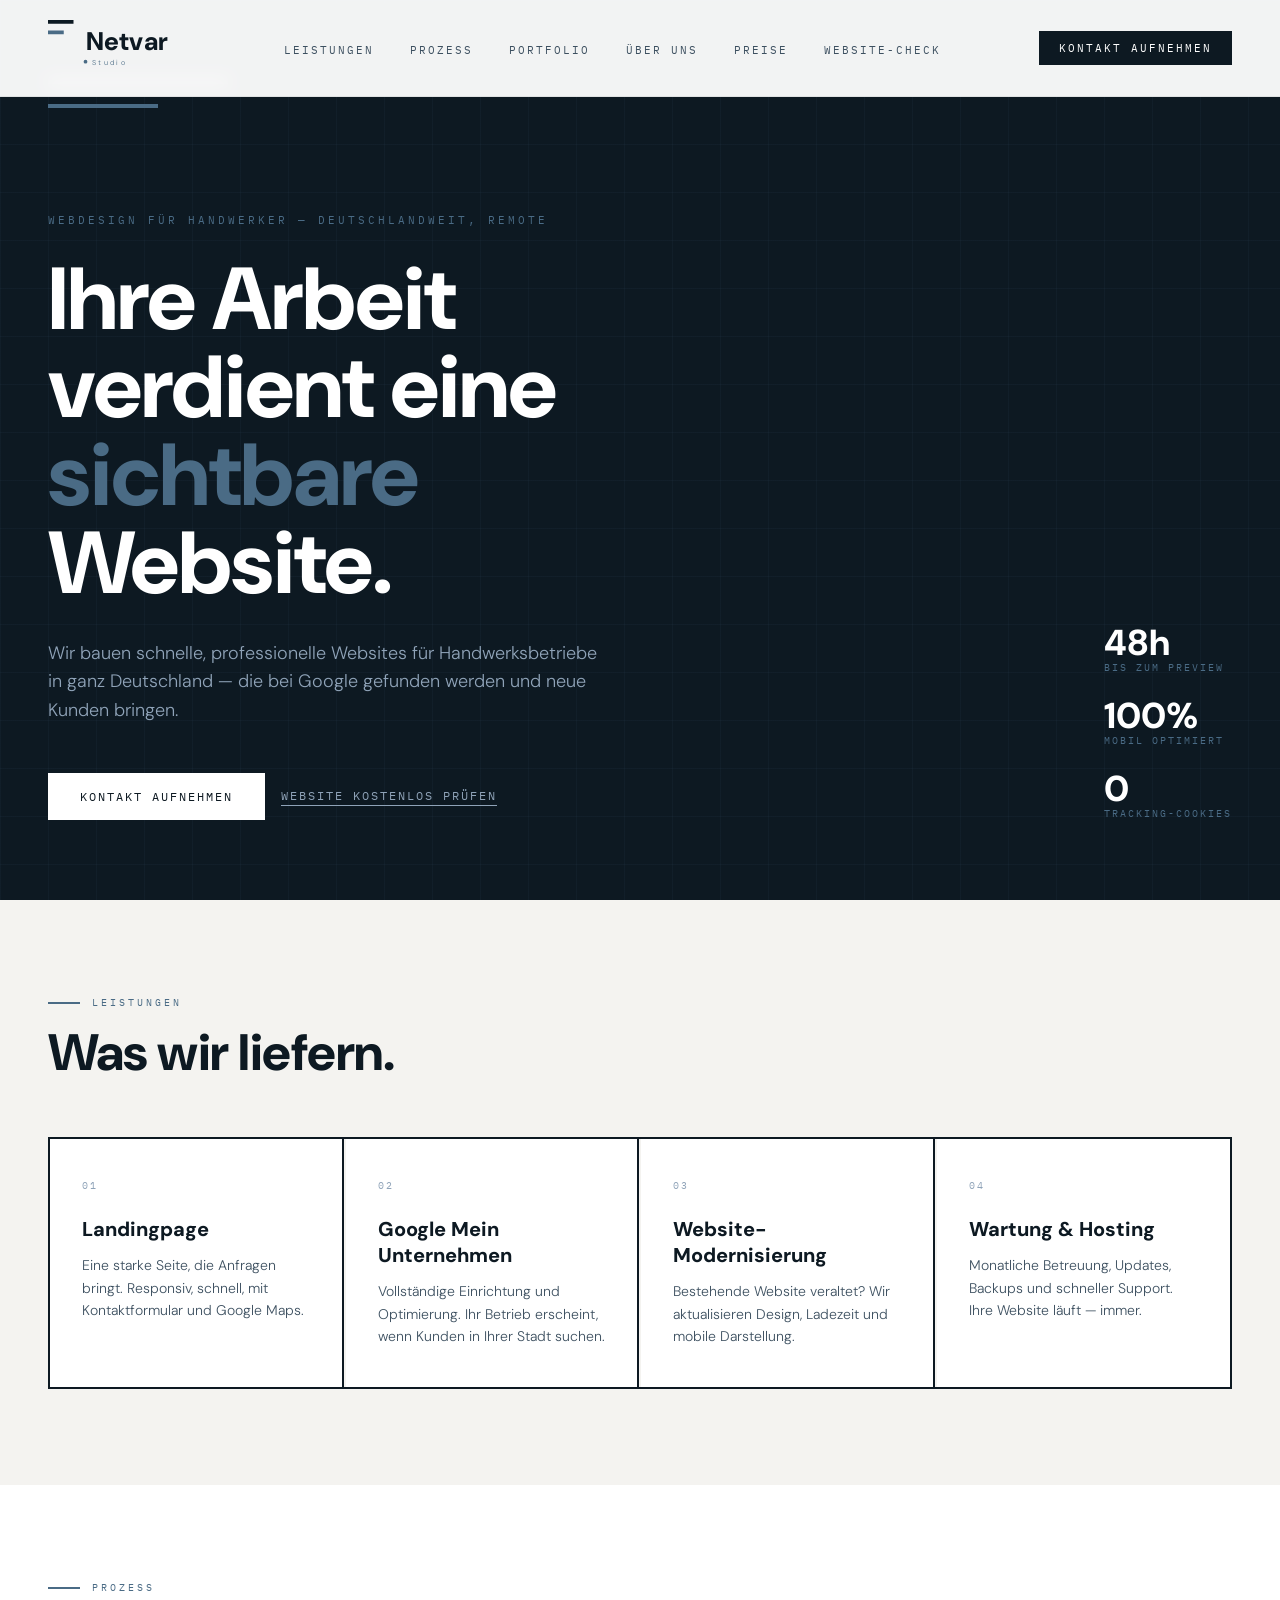
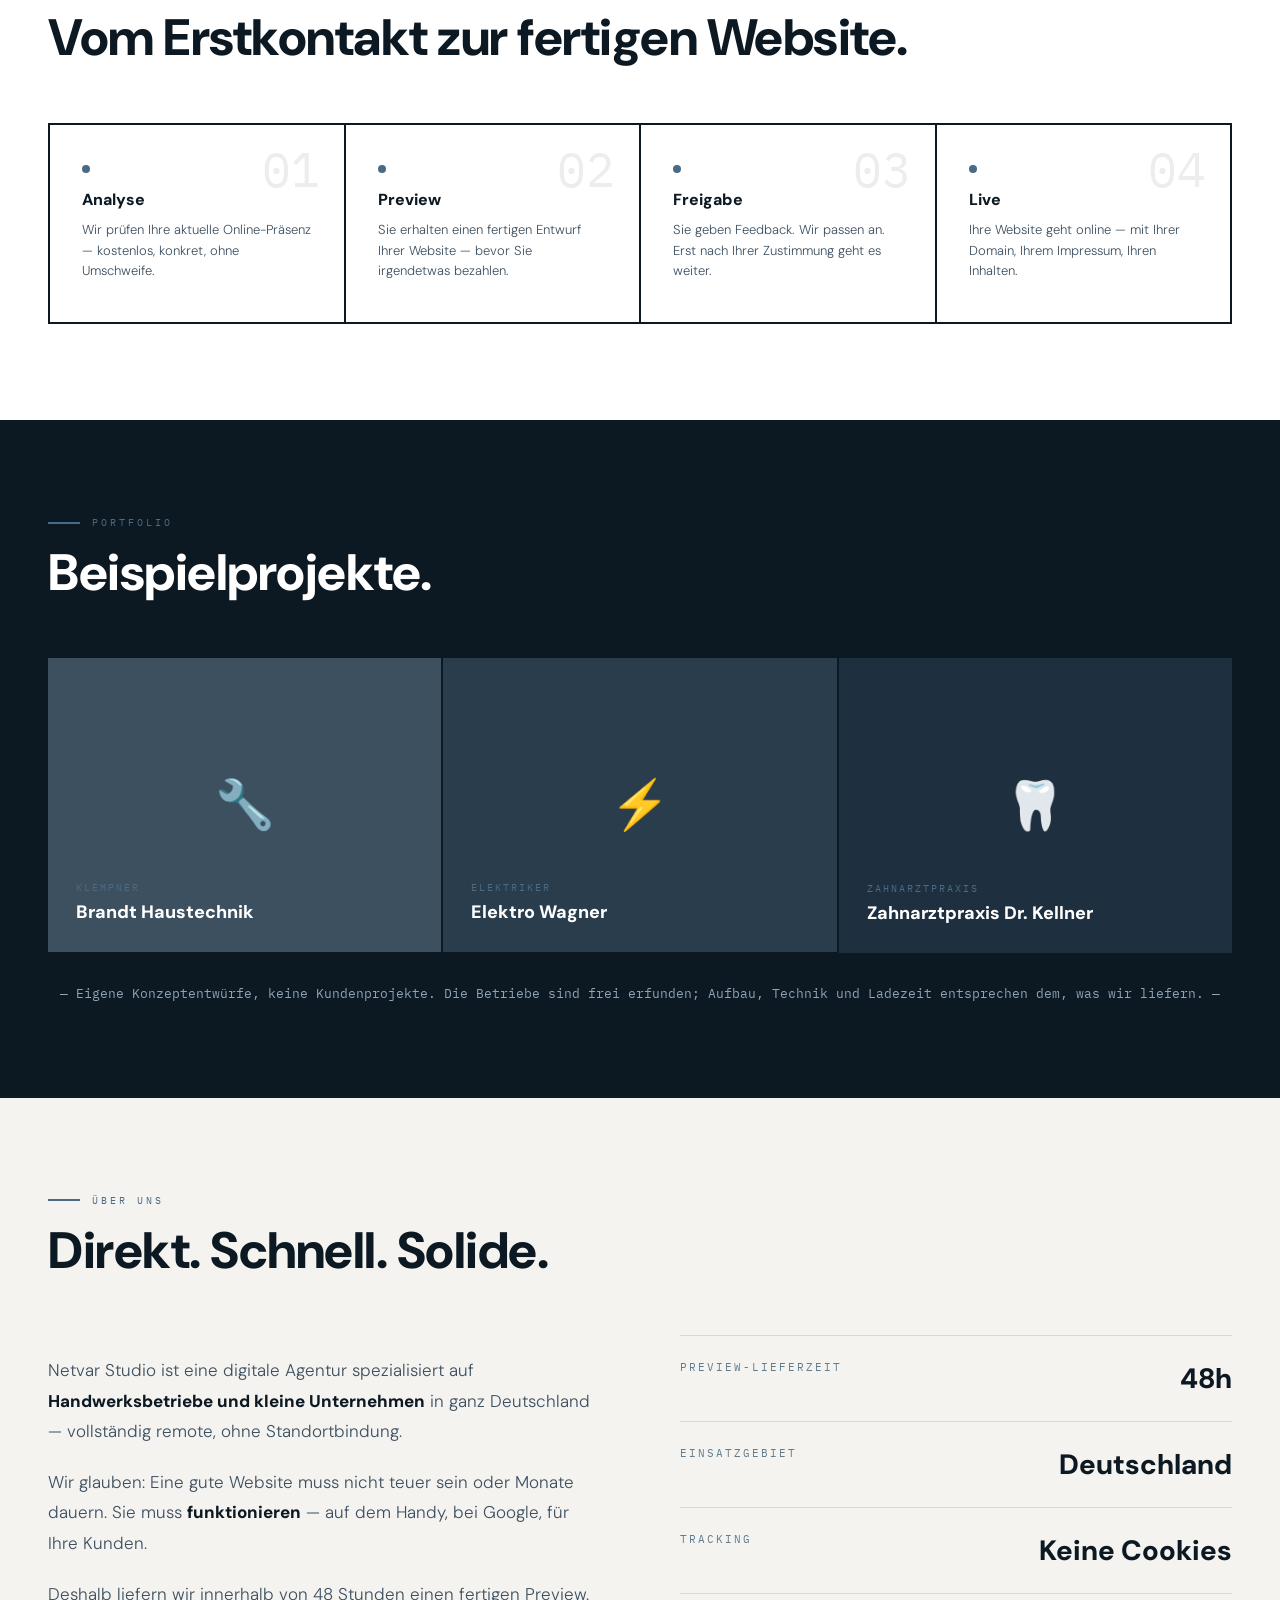
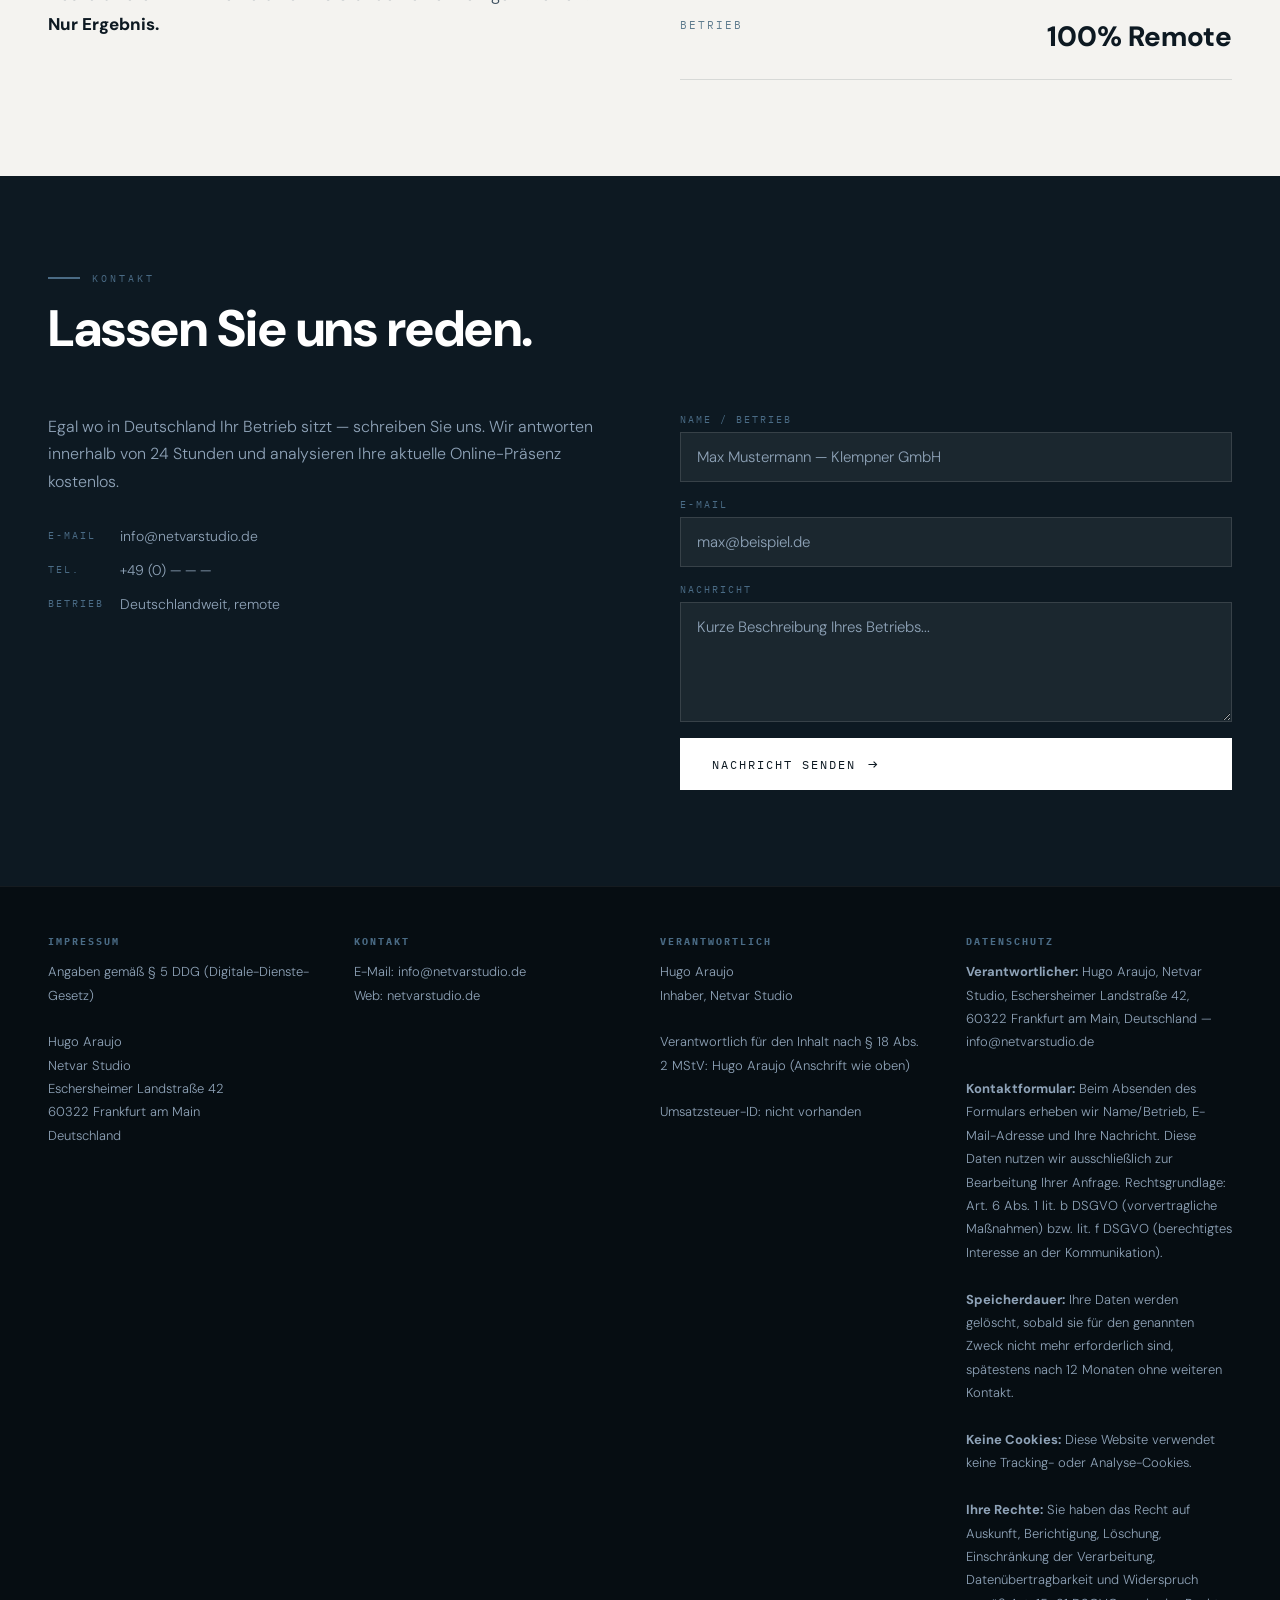
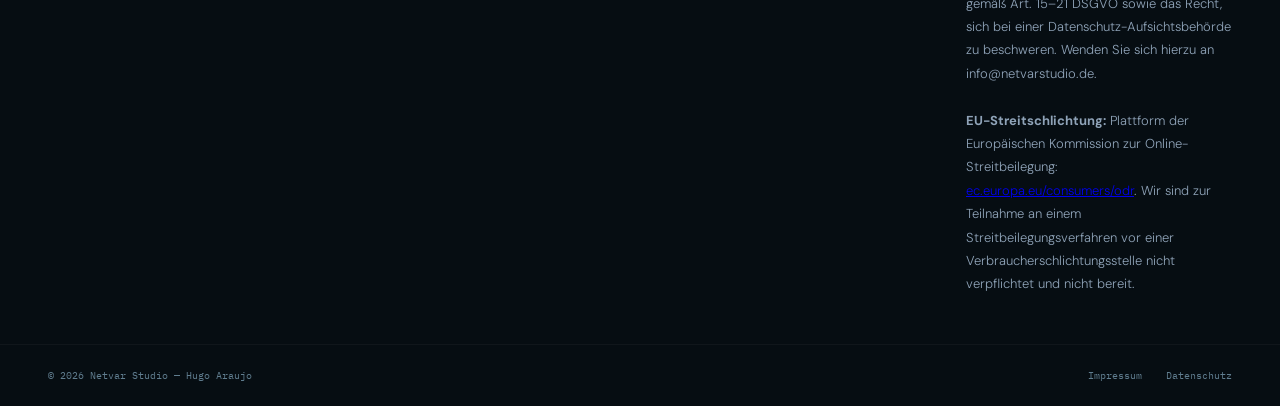
==== index.html @ 78037fc4 "feat: activate GA4 (G-30GYNKQ69T) on index and preise" ====
<!DOCTYPE html>
<html lang="de">
<head>
<meta charset="UTF-8">
<meta name="viewport" content="width=device-width, initial-scale=1.0">
<title>Netvar Studio — Webdesign für Handwerker</title>
<meta name="description" content="Webdesign für Handwerker in Deutschland: Landingpages, Google Mein Unternehmen und Website-Modernisierung für Klempner, Elektriker und Zahnarztpraxen. Schnell, mobil, mit Kontaktformular.">
<link rel="canonical" href="https://netvarstudio.de/">
<meta property="og:type" content="website">
<meta property="og:title" content="Netvar Studio — Webdesign für Handwerker">
<meta property="og:description" content="Webdesign für Handwerker in Deutschland: Landingpages, Google Mein Unternehmen und Website-Modernisierung. Schnell, mobil, mit Kontaktformular.">
<meta property="og:url" content="https://netvarstudio.de/">
<meta property="og:locale" content="de_DE">
<meta property="og:image" content="https://netvarstudio.de/og-image.jpg">
<meta name="twitter:card" content="summary_large_image">
<meta name="twitter:title" content="Netvar Studio — Webdesign für Handwerker">
<meta name="twitter:description" content="Webdesign für Handwerker in Deutschland: Landingpages, Google Mein Unternehmen und Website-Modernisierung.">
<meta name="twitter:image" content="https://netvarstudio.de/og-image.jpg">
<link rel="icon" href="/favicon.svg" type="image/svg+xml">
<link rel="icon" href="/favicon.ico" sizes="any">
<link rel="apple-touch-icon" href="/apple-touch-icon.png">
<script type="application/ld+json">
{
  "@context": "https://schema.org",
  "@type": "ProfessionalService",
  "name": "Netvar Studio",
  "url": "https://netvarstudio.de",
  "email": "info@netvarstudio.de",
  "description": "Webdesign für Handwerker und kleine Betriebe in Deutschland. Landingpages, Google Mein Unternehmen und Website-Modernisierung — schnell, mobil, DSGVO-konform.",
  "areaServed": {
    "@type": "Country",
    "name": "Germany"
  },
  "serviceType": ["Webdesign", "Landingpage", "Website-Erstellung", "Google Mein Unternehmen"],
  "priceRange": "€€",
  "hasOfferCatalog": {
    "@type": "OfferCatalog",
    "name": "Webdesign-Pakete",
    "itemListElement": [
      {
        "@type": "Offer",
        "name": "Abo-Paket",
        "description": "Landingpage ab 99 € im Monat, monatlich kündbar",
        "price": "99",
        "priceCurrency": "EUR",
        "priceSpecification": { "@type": "UnitPriceSpecification", "billingDuration": "P1M" }
      },
      {
        "@type": "Offer",
        "name": "Einmalig-Paket",
        "description": "Komplette Website ohne Abo ab 1.190 €",
        "price": "1190",
        "priceCurrency": "EUR"
      }
    ]
  }
}
</script>
<script async src="https://www.googletagmanager.com/gtag/js?id=G-30GYNKQ69T"></script>
<script>
  window.dataLayer = window.dataLayer || [];
  function gtag(){dataLayer.push(arguments);}
  gtag('js', new Date());
  gtag('config', 'G-30GYNKQ69T');
</script>
<!-- Clarity: Konto anlegen auf clarity.microsoft.com → Project-ID eintragen -->
<!-- <script type="text/javascript">
  (function(c,l,a,r,i,t,y){
    c[a]=c[a]||function(){(c[a].q=c[a].q||[]).push(arguments)};
    t=l.createElement(r);t.async=1;t.src="https://www.clarity.ms/tag/"+i;
    y=l.getElementsByTagName(r)[0];y.parentNode.insertBefore(t,y);
  })(window, document, "clarity", "script", "XXXXXXXXXXXXXXX");
</script> -->
<link href="https://fonts.googleapis.com/css2?family=DM+Sans:wght@300;400;800&family=IBM+Plex+Mono:wght@400&display=swap" rel="stylesheet">
<style>
:root{--primary:#0d1922;--accent:#4a6b85;--mid:#3d5060;--soft:#607d8f;--mist:#8fa3b8;--warm:#f4f3f0;--white:#ffffff;}
*,*::before,*::after{box-sizing:border-box;margin:0;padding:0;}html{scroll-behavior:smooth;}
body{font-family:'DM Sans',Arial,sans-serif;background:var(--white);color:var(--primary);overflow-x:hidden;}
nav{position:fixed;top:0;left:0;right:0;z-index:100;padding:20px 48px;display:flex;align-items:center;justify-content:space-between;background:rgba(255,255,255,0.95);backdrop-filter:blur(8px);border-bottom:1px solid rgba(13,25,34,0.08);}
.nav-links{display:flex;gap:36px;list-style:none;}.nav-links a{font-family:'IBM Plex Mono',monospace;font-size:11px;letter-spacing:2px;text-transform:uppercase;color:var(--mid);text-decoration:none;}
.nav-cta{font-family:'IBM Plex Mono',monospace;font-size:11px;letter-spacing:2px;text-transform:uppercase;background:var(--primary);color:var(--white);padding:10px 20px;text-decoration:none;}
.hero{min-height:100vh;background:var(--primary);display:flex;flex-direction:column;justify-content:flex-end;padding:0 48px 80px;position:relative;overflow:hidden;}
.hero-grid{position:absolute;top:0;left:0;right:0;bottom:0;background-image:linear-gradient(rgba(74,107,133,0.07) 1px,transparent 1px),linear-gradient(90deg,rgba(74,107,133,0.07) 1px,transparent 1px);background-size:48px 48px;}
.hero-bar-1{position:absolute;top:80px;left:48px;width:180px;height:4px;background:var(--white);}
.hero-bar-2{position:absolute;top:104px;left:48px;width:110px;height:4px;background:var(--accent);}
.hero-content{position:relative;z-index:2;max-width:900px;}
.hero-tag{font-family:'IBM Plex Mono',monospace;font-size:11px;letter-spacing:3px;color:var(--accent);text-transform:uppercase;margin-bottom:28px;}
.hero-h1{font-size:clamp(48px,7vw,88px);font-weight:800;line-height:1.0;color:var(--white);margin-bottom:32px;letter-spacing:-1px;}
.hero-h1 em{color:var(--accent);font-style:normal;}
.hero-sub{font-size:18px;font-weight:300;color:var(--mist);line-height:1.6;max-width:560px;margin-bottom:48px;}
.hero-actions{display:flex;gap:16px;align-items:center;}
.btn-primary{font-family:'IBM Plex Mono',monospace;font-size:12px;letter-spacing:2px;text-transform:uppercase;background:var(--white);color:var(--primary);padding:16px 32px;text-decoration:none;display:inline-block;}
.btn-ghost{font-family:'IBM Plex Mono',monospace;font-size:12px;letter-spacing:2px;text-transform:uppercase;color:var(--mist);text-decoration:none;border-bottom:1px solid var(--mist);padding-bottom:2px;}
.hero-stats{position:absolute;right:48px;bottom:80px;display:flex;flex-direction:column;gap:24px;z-index:2;}
.stat-num{font-size:36px;font-weight:800;color:var(--white);line-height:1;}
.stat-label{font-family:'IBM Plex Mono',monospace;font-size:10px;letter-spacing:2px;color:var(--accent);text-transform:uppercase;}
section{padding:96px 48px;}
.section-tag{font-family:'IBM Plex Mono',monospace;font-size:10px;letter-spacing:3px;color:var(--accent);text-transform:uppercase;margin-bottom:16px;display:flex;align-items:center;gap:12px;}
.section-tag::before{content:'';display:block;width:32px;height:2px;background:var(--accent);}
.section-title{font-size:clamp(32px,4vw,52px);font-weight:800;line-height:1.1;color:var(--primary);margin-bottom:56px;letter-spacing:-0.5px;}
.services{background:var(--warm);}
.services-grid{display:grid;grid-template-columns:repeat(auto-fit,minmax(260px,1fr));gap:2px;border:2px solid var(--primary);}
.service-card{background:var(--white);padding:40px 32px;border-right:2px solid var(--primary);}
.service-card:last-child{border-right:none;}
.service-num{font-family:'IBM Plex Mono',monospace;font-size:10px;letter-spacing:2px;color:var(--mist);margin-bottom:24px;}
.service-name{font-size:20px;font-weight:800;color:var(--primary);margin-bottom:12px;}
.service-desc{font-size:14px;font-weight:300;color:var(--mid);line-height:1.6;}
.process{background:var(--white);}
.process-steps{display:grid;grid-template-columns:repeat(auto-fit,minmax(200px,1fr));border-top:2px solid var(--primary);border-left:2px solid var(--primary);}
.process-step{padding:40px 32px;border-right:2px solid var(--primary);border-bottom:2px solid var(--primary);position:relative;}
.step-num{font-family:'IBM Plex Mono',monospace;font-size:48px;font-weight:400;color:rgba(13,25,34,0.08);line-height:1;position:absolute;top:20px;right:24px;}
.step-dot{width:8px;height:8px;border-radius:50%;background:var(--accent);margin-bottom:16px;}
.step-name{font-size:16px;font-weight:800;color:var(--primary);margin-bottom:10px;}
.step-desc{font-size:13px;font-weight:300;color:var(--mid);line-height:1.6;}
.portfolio{background:var(--primary);}
.portfolio .section-tag{color:var(--accent);}.portfolio .section-title{color:var(--white);}
.portfolio-grid{display:grid;grid-template-columns:repeat(auto-fit,minmax(300px,1fr));gap:2px;}
.portfolio-card{background:var(--mid);aspect-ratio:4/3;position:relative;overflow:hidden;display:block;text-decoration:none;color:inherit;cursor:pointer;transition:opacity .2s;}
.portfolio-card:hover{opacity:.85;}
.portfolio-card-inner{width:100%;height:100%;display:flex;flex-direction:column;justify-content:flex-end;padding:28px;background:linear-gradient(to top,rgba(13,25,34,0.9),transparent 60%);}
.portfolio-preview{position:absolute;top:0;left:0;right:0;bottom:0;display:flex;align-items:center;justify-content:center;font-size:48px;}
.portfolio-card:nth-child(2) .portfolio-preview{background:#2a3d4d;}
.portfolio-card:nth-child(3) .portfolio-preview{background:#1e3040;}
.portfolio-category{font-family:'IBM Plex Mono',monospace;font-size:10px;letter-spacing:2px;color:var(--accent);text-transform:uppercase;margin-bottom:6px;position:relative;z-index:2;}
.portfolio-name{font-size:18px;font-weight:800;color:var(--white);position:relative;z-index:2;}
.portfolio-note{font-size:13px;color:var(--mist);margin-top:32px;text-align:center;font-family:'IBM Plex Mono',monospace;}
.about{background:var(--warm);}
.about-inner{display:grid;grid-template-columns:1fr 1fr;gap:80px;align-items:center;}
.about-text p{font-size:17px;font-weight:300;color:var(--mid);line-height:1.8;margin-bottom:20px;}
.about-text strong{color:var(--primary);font-weight:800;}
.fact{padding:24px 0;border-bottom:1px solid rgba(13,25,34,0.12);display:flex;justify-content:space-between;}
.fact:first-child{border-top:1px solid rgba(13,25,34,0.12);}
.fact-label{font-family:'IBM Plex Mono',monospace;font-size:11px;letter-spacing:2px;color:var(--soft);text-transform:uppercase;}
.fact-value{font-size:28px;font-weight:800;color:var(--primary);}
.contact{background:var(--primary);}
.contact .section-tag{color:var(--accent);}.contact .section-title{color:var(--white);}
.contact-inner{display:grid;grid-template-columns:1fr 1fr;gap:80px;align-items:start;}
.contact-text p{font-size:16px;font-weight:300;color:var(--mist);line-height:1.7;margin-bottom:32px;}
.contact-info{display:flex;flex-direction:column;gap:16px;}
.contact-line{display:flex;align-items:center;gap:12px;}
.contact-line-label{font-family:'IBM Plex Mono',monospace;font-size:10px;letter-spacing:2px;color:var(--accent);text-transform:uppercase;width:60px;flex-shrink:0;}
.contact-line-val{font-size:14px;font-weight:300;color:var(--mist);}
.contact-form{display:flex;flex-direction:column;gap:16px;}
.form-group{display:flex;flex-direction:column;gap:6px;}
.form-label{font-family:'IBM Plex Mono',monospace;font-size:10px;letter-spacing:2px;color:var(--accent);text-transform:uppercase;}
.form-input,.form-textarea{background:rgba(255,255,255,0.06);border:1px solid rgba(255,255,255,0.12);color:var(--white);padding:14px 16px;font-family:'DM Sans',sans-serif;font-size:15px;font-weight:300;outline:none;width:100%;}
.form-textarea{resize:vertical;min-height:120px;}
.form-input::placeholder,.form-textarea::placeholder{color:var(--mist);}
.btn-submit{font-family:'IBM Plex Mono',monospace;font-size:12px;letter-spacing:2px;text-transform:uppercase;background:var(--white);color:var(--primary);padding:16px 32px;border:none;cursor:pointer;display:flex;align-items:center;gap:12px;}
.btn-submit::after{content:'→';font-size:16px;}
.impressum{background:#060d12;padding:48px;border-top:1px solid rgba(255,255,255,0.06);}
.impressum-inner{display:grid;grid-template-columns:repeat(auto-fit,minmax(220px,1fr));gap:40px;}
.impressum-block h4{font-family:'IBM Plex Mono',monospace;font-size:10px;letter-spacing:2px;color:var(--accent);text-transform:uppercase;margin-bottom:12px;}
.impressum-block p{font-size:13px;font-weight:300;color:var(--mist);line-height:1.8;}
.footer-bottom{background:#060d12;padding:24px 48px;display:flex;justify-content:space-between;align-items:center;border-top:1px solid rgba(255,255,255,0.04);}
.footer-copy{font-family:'IBM Plex Mono',monospace;font-size:10px;color:var(--soft);}
.footer-links{display:flex;gap:24px;}
.footer-links a{font-family:'IBM Plex Mono',monospace;font-size:10px;color:var(--soft);text-decoration:none;}
@media(max-width:768px){nav{padding:16px 24px;}.nav-links{display:none;}section{padding:64px 24px;}.hero{padding:0 24px 64px;}.hero-stats{display:none;}.about-inner,.contact-inner{grid-template-columns:1fr;gap:40px;}.impressum{padding:40px 24px;}.footer-bottom{padding:20px 24px;flex-direction:column;gap:12px;}}
</style>
</head>
<body>
<nav>
  <a href="#"><svg xmlns="http://www.w3.org/2000/svg" viewBox="0 0 184 68" width="138" height="51"><rect x="0" y="0" width="34" height="5" fill="#0d1922"/><rect x="0" y="14" width="21" height="5" fill="#4a6b85"/><text font-family="'DM Sans',Arial,sans-serif" font-weight="800" font-size="34" fill="#0d1922" x="50" y="40" letter-spacing="0.4">Netvar</text><circle cx="50" cy="55.5" r="2.5" fill="#4a6b85"/><text font-family="'DM Sans',Arial,sans-serif" font-weight="300" font-size="9.5" fill="#4a6b85" x="58.5" y="59.5" letter-spacing="3.2">Studio</text></svg></a>
  <ul class="nav-links"><li><a href="#leistungen">Leistungen</a></li><li><a href="#prozess">Prozess</a></li><li><a href="#portfolio">Portfolio</a></li><li><a href="#ueber">Über uns</a></li><li><a href="/preise.html">Preise</a></li><li><a href="/check.html">Website-Check</a></li></ul>
  <a href="#kontakt" class="nav-cta">Kontakt aufnehmen</a>
</nav>
<section class="hero" id="hero">
  <div class="hero-grid"></div><div class="hero-bar-1"></div><div class="hero-bar-2"></div>
  <div class="hero-content">
    <p class="hero-tag">Webdesign für Handwerker — deutschlandweit, remote</p>
    <h1 class="hero-h1">Ihre Arbeit<br/>verdient eine<br/><em>sichtbare</em><br/>Website.</h1>
    <p class="hero-sub">Wir bauen schnelle, professionelle Websites für Handwerksbetriebe in ganz Deutschland — die bei Google gefunden werden und neue Kunden bringen.</p>
    <div class="hero-actions"><a href="#kontakt" class="btn-primary">Kontakt aufnehmen</a><a href="/check.html" class="btn-ghost">Website kostenlos prüfen</a></div>
  </div>
  <div class="hero-stats">
    <div><div class="stat-num">48h</div><div class="stat-label">Bis zum Preview</div></div>
    <div><div class="stat-num">100%</div><div class="stat-label">Mobil optimiert</div></div>
    <div><div class="stat-num">0</div><div class="stat-label">Tracking-Cookies</div></div>
  </div>
</section>
<section class="services" id="leistungen">
  <div class="section-tag">Leistungen</div><h2 class="section-title">Was wir liefern.</h2>
  <div class="services-grid">
    <div class="service-card"><div class="service-num">01</div><div class="service-name">Landingpage</div><div class="service-desc">Eine starke Seite, die Anfragen bringt. Responsiv, schnell, mit Kontaktformular und Google Maps.</div></div>
    <div class="service-card"><div class="service-num">02</div><div class="service-name">Google Mein Unternehmen</div><div class="service-desc">Vollständige Einrichtung und Optimierung. Ihr Betrieb erscheint, wenn Kunden in Ihrer Stadt suchen.</div></div>
    <div class="service-card"><div class="service-num">03</div><div class="service-name">Website-Modernisierung</div><div class="service-desc">Bestehende Website veraltet? Wir aktualisieren Design, Ladezeit und mobile Darstellung.</div></div>
    <div class="service-card"><div class="service-num">04</div><div class="service-name">Wartung & Hosting</div><div class="service-desc">Monatliche Betreuung, Updates, Backups und schneller Support. Ihre Website läuft — immer.</div></div>
  </div>
</section>
<section class="process" id="prozess">
  <div class="section-tag">Prozess</div><h2 class="section-title">Vom Erstkontakt zur fertigen Website.</h2>
  <div class="process-steps">
    <div class="process-step"><div class="step-num">01</div><div class="step-dot"></div><div class="step-name">Analyse</div><div class="step-desc">Wir prüfen Ihre aktuelle Online-Präsenz — kostenlos, konkret, ohne Umschweife.</div></div>
    <div class="process-step"><div class="step-num">02</div><div class="step-dot"></div><div class="step-name">Preview</div><div class="step-desc">Sie erhalten einen fertigen Entwurf Ihrer Website — bevor Sie irgendetwas bezahlen.</div></div>
    <div class="process-step"><div class="step-num">03</div><div class="step-dot"></div><div class="step-name">Freigabe</div><div class="step-desc">Sie geben Feedback. Wir passen an. Erst nach Ihrer Zustimmung geht es weiter.</div></div>
    <div class="process-step"><div class="step-num">04</div><div class="step-dot"></div><div class="step-name">Live</div><div class="step-desc">Ihre Website geht online — mit Ihrer Domain, Ihrem Impressum, Ihren Inhalten.</div></div>
  </div>
</section>
<section class="portfolio" id="portfolio">
  <div class="section-tag">Portfolio</div><h2 class="section-title">Beispielprojekte.</h2>
  <div class="portfolio-grid">
    <a class="portfolio-card" href="https://brandt-haustechnik.vercel.app" target="_blank" rel="noopener"><div class="portfolio-preview" style="background:var(--mid)">🔧</div><div class="portfolio-card-inner"><div class="portfolio-category">Klempner</div><div class="portfolio-name">Brandt Haustechnik</div></div></a>
    <a class="portfolio-card" href="https://elektro-wagner.vercel.app" target="_blank" rel="noopener"><div class="portfolio-preview">⚡</div><div class="portfolio-card-inner"><div class="portfolio-category">Elektriker</div><div class="portfolio-name">Elektro Wagner</div></div></a>
    <a class="portfolio-card" href="https://praxis-dr-kellner.vercel.app" target="_blank" rel="noopener"><div class="portfolio-preview">🦷</div><div class="portfolio-card-inner"><div class="portfolio-category">Zahnarztpraxis</div><div class="portfolio-name">Zahnarztpraxis Dr. Kellner</div></div></a>
  </div>
  <p class="portfolio-note">— Eigene Konzeptentwürfe, keine Kundenprojekte. Die Betriebe sind frei erfunden; Aufbau, Technik und Ladezeit entsprechen dem, was wir liefern. —</p>
</section>
<section class="about" id="ueber">
  <div class="section-tag">Über uns</div><h2 class="section-title">Direkt. Schnell. Solide.</h2>
  <div class="about-inner">
    <div class="about-text">
      <p>Netvar Studio ist eine digitale Agentur spezialisiert auf <strong>Handwerksbetriebe und kleine Unternehmen</strong> in ganz Deutschland — vollständig remote, ohne Standortbindung.</p>
      <p>Wir glauben: Eine gute Website muss nicht teuer sein oder Monate dauern. Sie muss <strong>funktionieren</strong> — auf dem Handy, bei Google, für Ihre Kunden.</p>
      <p>Deshalb liefern wir innerhalb von 48 Stunden einen fertigen Preview. <strong>Nur Ergebnis.</strong></p>
    </div>
    <div>
      <div class="fact"><span class="fact-label">Preview-Lieferzeit</span><span class="fact-value">48h</span></div>
      <div class="fact"><span class="fact-label">Einsatzgebiet</span><span class="fact-value">Deutschland</span></div>
      <div class="fact"><span class="fact-label">Tracking</span><span class="fact-value">Keine Cookies</span></div>
      <div class="fact"><span class="fact-label">Betrieb</span><span class="fact-value">100% Remote</span></div>
    </div>
  </div>
</section>
<section class="contact" id="kontakt">
  <div class="section-tag">Kontakt</div><h2 class="section-title">Lassen Sie uns reden.</h2>
  <div class="contact-inner">
    <div>
      <div class="contact-text"><p>Egal wo in Deutschland Ihr Betrieb sitzt — schreiben Sie uns. Wir antworten innerhalb von 24 Stunden und analysieren Ihre aktuelle Online-Präsenz kostenlos.</p></div>
      <div class="contact-info">
        <div class="contact-line"><span class="contact-line-label">E-Mail</span><span class="contact-line-val">info@netvarstudio.de</span></div>
        <div class="contact-line"><span class="contact-line-label">Tel.</span><span class="contact-line-val">+49 (0) — — —</span></div>
        <div class="contact-line"><span class="contact-line-label">Betrieb</span><span class="contact-line-val">Deutschlandweit, remote</span></div>
      </div>
    </div>
    <div class="contact-form">
      <div class="form-group"><label class="form-label">Name / Betrieb</label><input type="text" class="form-input" placeholder="Max Mustermann — Klempner GmbH"></div>
      <div class="form-group"><label class="form-label">E-Mail</label><input type="email" class="form-input" placeholder="max@beispiel.de"></div>
      <div class="form-group"><label class="form-label">Nachricht</label><textarea class="form-textarea" placeholder="Kurze Beschreibung Ihres Betriebs..."></textarea></div>
      <button class="btn-submit">Nachricht senden</button>
    </div>
  </div>
</section>
<footer>
  <div class="impressum">
    <div class="impressum-inner">
      <div class="impressum-block" id="impressum"><h4>Impressum</h4><p>Angaben gemäß § 5 DDG (Digitale-Dienste-Gesetz)<br/><br/>Hugo Araujo<br/>Netvar Studio<br/>Eschersheimer Landstraße 42<br/>60322 Frankfurt am Main<br/>Deutschland</p></div>
      <div class="impressum-block"><h4>Kontakt</h4><p>E-Mail: info@netvarstudio.de<br/>Web: netvarstudio.de</p></div>
      <div class="impressum-block"><h4>Verantwortlich</h4><p>Hugo Araujo<br/>Inhaber, Netvar Studio<br/><br/>Verantwortlich für den Inhalt nach § 18 Abs. 2 MStV: Hugo Araujo (Anschrift wie oben)<br/><br/>Umsatzsteuer-ID: nicht vorhanden</p></div>
      <div class="impressum-block" id="datenschutz"><h4>Datenschutz</h4><p><strong>Verantwortlicher:</strong> Hugo Araujo, Netvar Studio, Eschersheimer Landstraße 42, 60322 Frankfurt am Main, Deutschland — info@netvarstudio.de<br/><br/><strong>Kontaktformular:</strong> Beim Absenden des Formulars erheben wir Name/Betrieb, E-Mail-Adresse und Ihre Nachricht. Diese Daten nutzen wir ausschließlich zur Bearbeitung Ihrer Anfrage. Rechtsgrundlage: Art. 6 Abs. 1 lit. b DSGVO (vorvertragliche Maßnahmen) bzw. lit. f DSGVO (berechtigtes Interesse an der Kommunikation).<br/><br/><strong>Speicherdauer:</strong> Ihre Daten werden gelöscht, sobald sie für den genannten Zweck nicht mehr erforderlich sind, spätestens nach 12 Monaten ohne weiteren Kontakt.<br/><br/><strong>Keine Cookies:</strong> Diese Website verwendet keine Tracking- oder Analyse-Cookies.<br/><br/><strong>Ihre Rechte:</strong> Sie haben das Recht auf Auskunft, Berichtigung, Löschung, Einschränkung der Verarbeitung, Datenübertragbarkeit und Widerspruch gemäß Art. 15–21 DSGVO sowie das Recht, sich bei einer Datenschutz-Aufsichtsbehörde zu beschweren. Wenden Sie sich hierzu an info@netvarstudio.de.<br/><br/><strong>EU-Streitschlichtung:</strong> Plattform der Europäischen Kommission zur Online-Streitbeilegung: <a href="https://ec.europa.eu/consumers/odr/" target="_blank" rel="noopener">ec.europa.eu/consumers/odr</a>. Wir sind zur Teilnahme an einem Streitbeilegungsverfahren vor einer Verbraucherschlichtungsstelle nicht verpflichtet und nicht bereit.</p></div>
    </div>
  </div>
  <div class="footer-bottom">
    <span class="footer-copy">© 2026 Netvar Studio — Hugo Araujo</span>
    <div class="footer-links"><a href="#impressum">Impressum</a><a href="#datenschutz">Datenschutz</a></div>
  </div>
</footer>
</body>
</html>
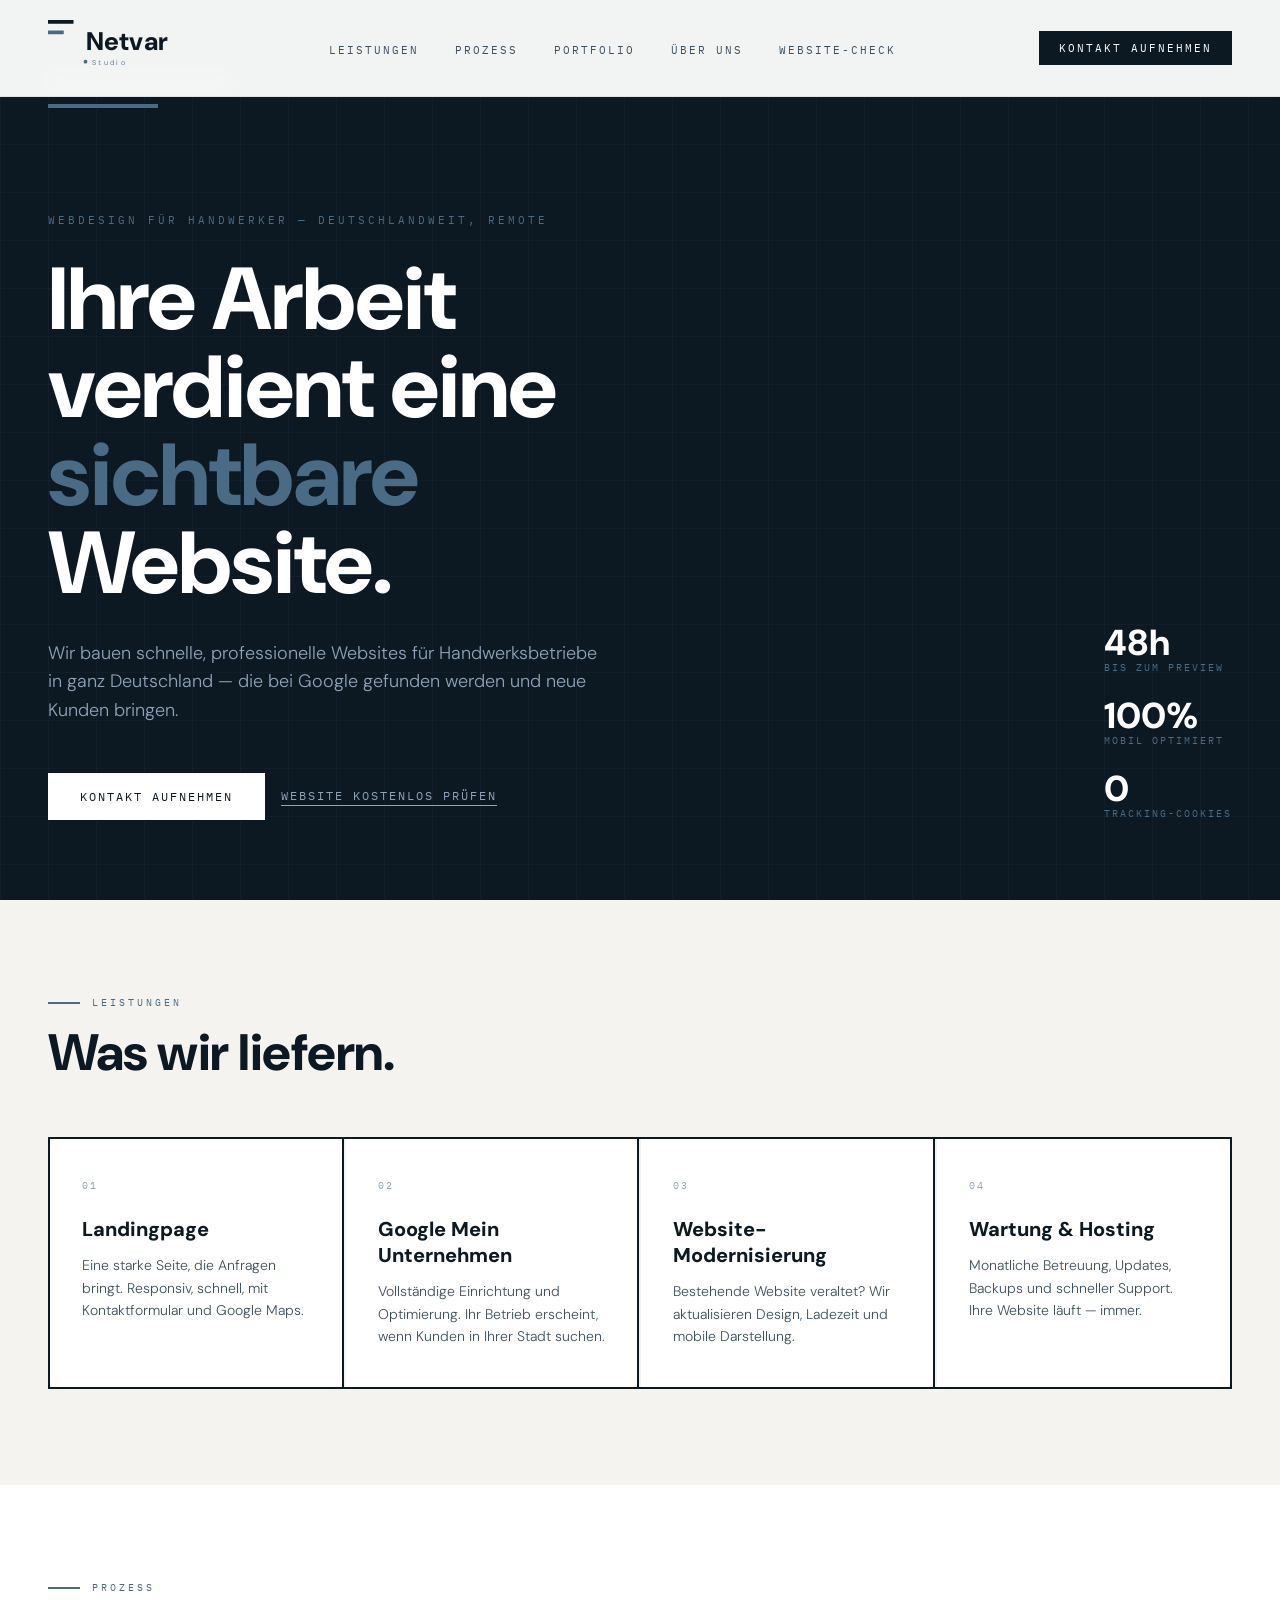
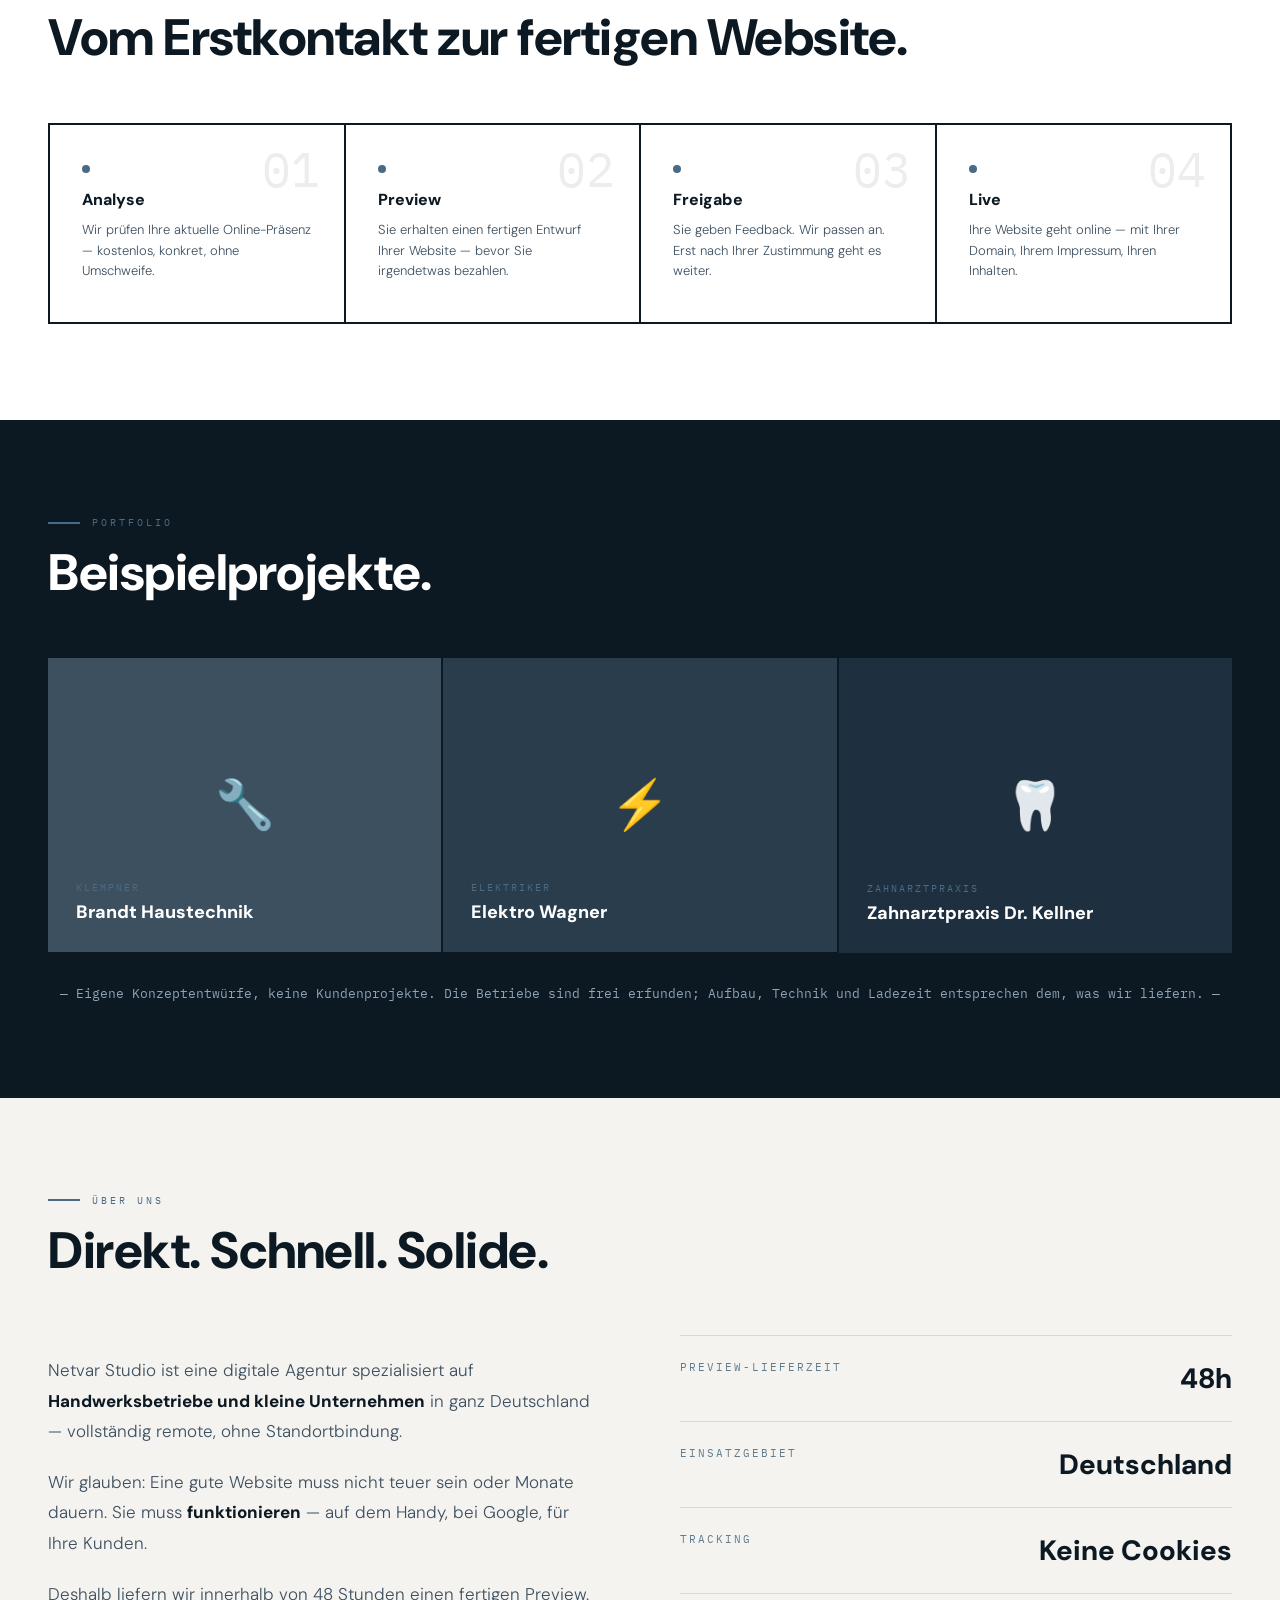
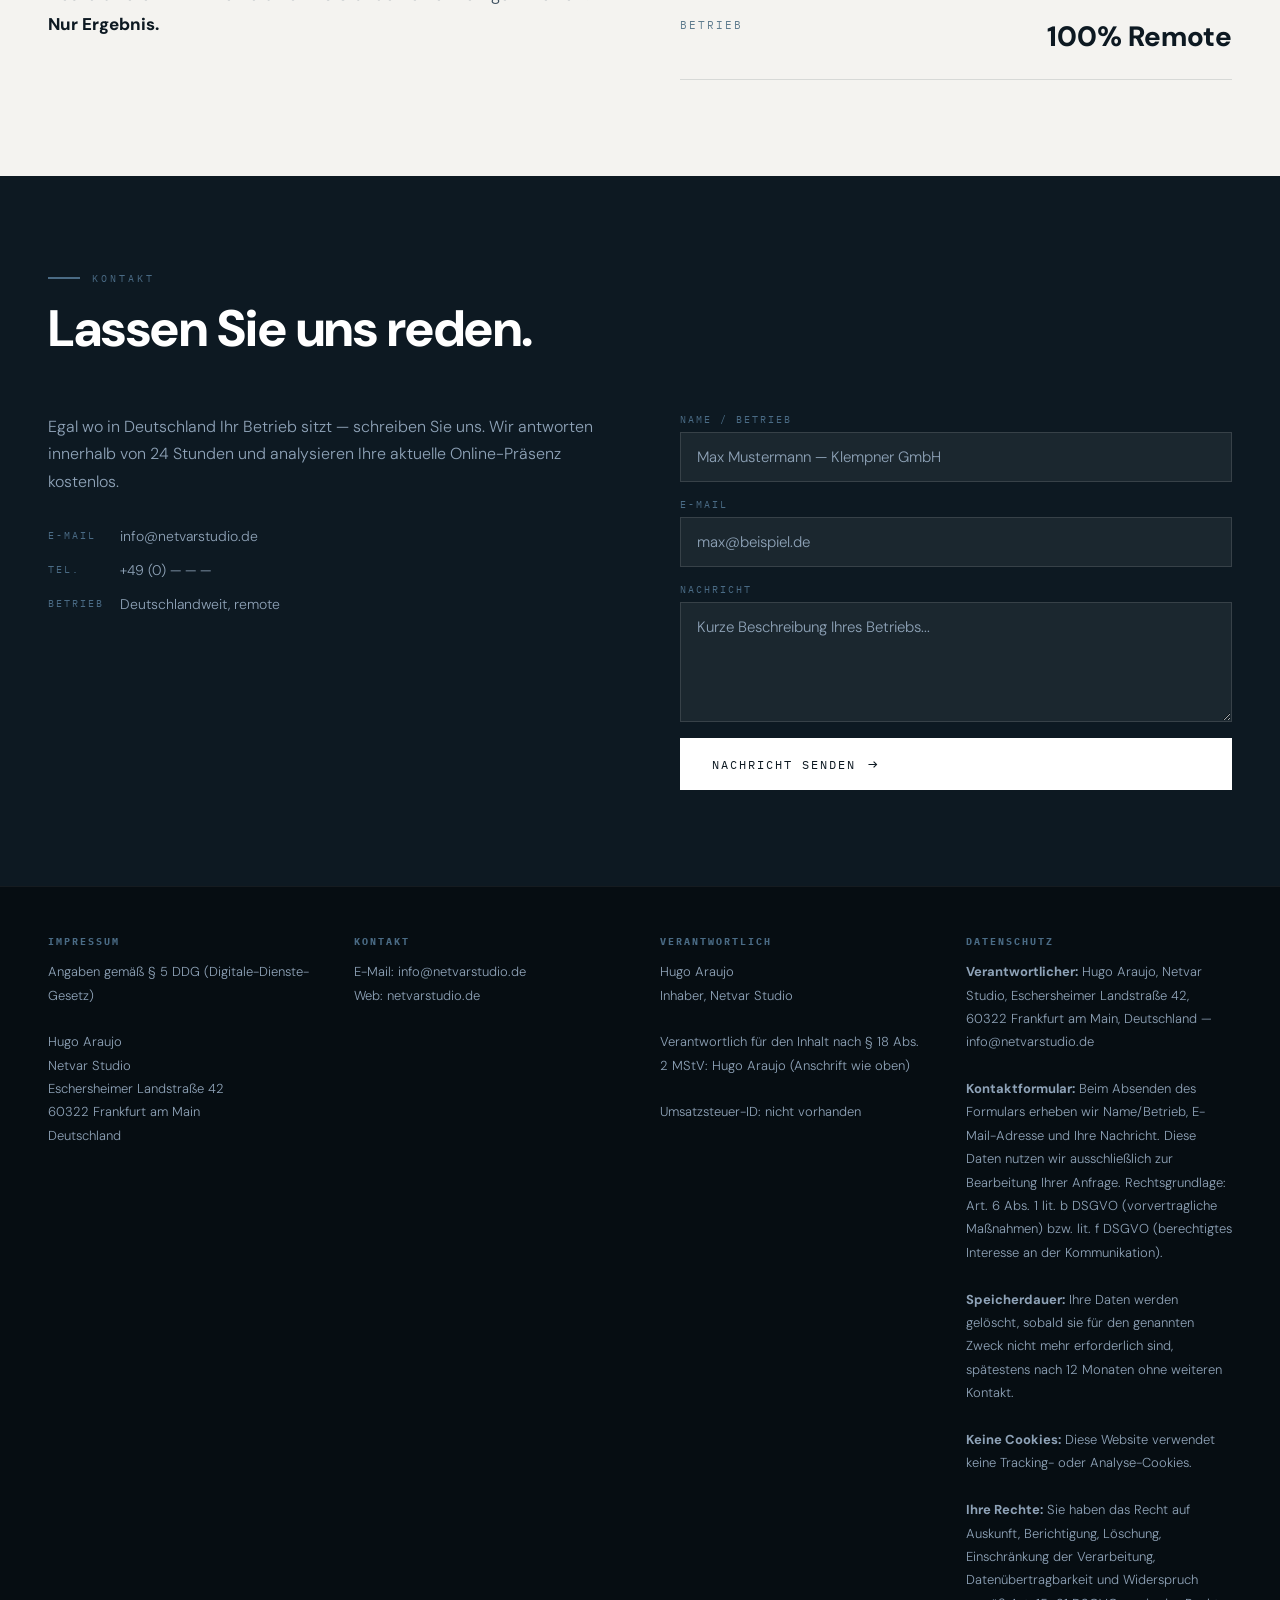
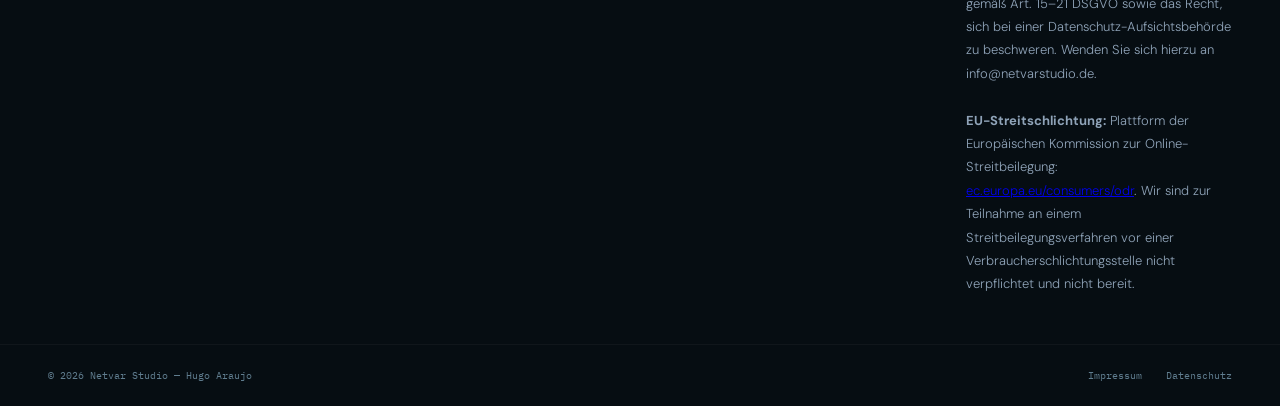
==== commit 4c179774: "Remove Preisseite, Partnerseite hinzu, Tracking auf Plausible - preise.html entfernt inkl. aller Ver" ====
--- a/index.html
+++ b/index.html
@@ -40,37 +40,17 @@
       {
         "@type": "Offer",
         "name": "Abo-Paket",
-        "description": "Landingpage ab 99 € im Monat, monatlich kündbar",
-        "price": "99",
-        "priceCurrency": "EUR",
-        "priceSpecification": { "@type": "UnitPriceSpecification", "billingDuration": "P1M" }
+        "description": "Landingpage im Monatsabo, monatlich kündbar"
       },
       {
         "@type": "Offer",
         "name": "Einmalig-Paket",
-        "description": "Komplette Website ohne Abo ab 1.190 €",
-        "price": "1190",
-        "priceCurrency": "EUR"
+        "description": "Komplette Website ohne Abo"
       }
     ]
   }
 }
 </script>
-<script async src="https://www.googletagmanager.com/gtag/js?id=G-30GYNKQ69T"></script>
-<script>
-  window.dataLayer = window.dataLayer || [];
-  function gtag(){dataLayer.push(arguments);}
-  gtag('js', new Date());
-  gtag('config', 'G-30GYNKQ69T');
-</script>
-<!-- Clarity: Konto anlegen auf clarity.microsoft.com → Project-ID eintragen -->
-<!-- <script type="text/javascript">
-  (function(c,l,a,r,i,t,y){
-    c[a]=c[a]||function(){(c[a].q=c[a].q||[]).push(arguments)};
-    t=l.createElement(r);t.async=1;t.src="https://www.clarity.ms/tag/"+i;
-    y=l.getElementsByTagName(r)[0];y.parentNode.insertBefore(t,y);
-  })(window, document, "clarity", "script", "XXXXXXXXXXXXXXX");
-</script> -->
 <link href="https://fonts.googleapis.com/css2?family=DM+Sans:wght@300;400;800&family=IBM+Plex+Mono:wght@400&display=swap" rel="stylesheet">
 <style>
 :root{--primary:#0d1922;--accent:#4a6b85;--mid:#3d5060;--soft:#607d8f;--mist:#8fa3b8;--warm:#f4f3f0;--white:#ffffff;}
@@ -158,11 +138,12 @@
 .footer-links a{font-family:'IBM Plex Mono',monospace;font-size:10px;color:var(--soft);text-decoration:none;}
 @media(max-width:768px){nav{padding:16px 24px;}.nav-links{display:none;}section{padding:64px 24px;}.hero{padding:0 24px 64px;}.hero-stats{display:none;}.about-inner,.contact-inner{grid-template-columns:1fr;gap:40px;}.impressum{padding:40px 24px;}.footer-bottom{padding:20px 24px;flex-direction:column;gap:12px;}}
 </style>
+  <script defer data-domain="netvarstudio.de" src="https://plausible.io/js/script.js"></script>
 </head>
 <body>
 <nav>
   <a href="#"><svg xmlns="http://www.w3.org/2000/svg" viewBox="0 0 184 68" width="138" height="51"><rect x="0" y="0" width="34" height="5" fill="#0d1922"/><rect x="0" y="14" width="21" height="5" fill="#4a6b85"/><text font-family="'DM Sans',Arial,sans-serif" font-weight="800" font-size="34" fill="#0d1922" x="50" y="40" letter-spacing="0.4">Netvar</text><circle cx="50" cy="55.5" r="2.5" fill="#4a6b85"/><text font-family="'DM Sans',Arial,sans-serif" font-weight="300" font-size="9.5" fill="#4a6b85" x="58.5" y="59.5" letter-spacing="3.2">Studio</text></svg></a>
-  <ul class="nav-links"><li><a href="#leistungen">Leistungen</a></li><li><a href="#prozess">Prozess</a></li><li><a href="#portfolio">Portfolio</a></li><li><a href="#ueber">Über uns</a></li><li><a href="/preise.html">Preise</a></li><li><a href="/check.html">Website-Check</a></li></ul>
+  <ul class="nav-links"><li><a href="#leistungen">Leistungen</a></li><li><a href="#prozess">Prozess</a></li><li><a href="#portfolio">Portfolio</a></li><li><a href="#ueber">Über uns</a></li><li><a href="/check.html">Website-Check</a></li></ul>
   <a href="#kontakt" class="nav-cta">Kontakt aufnehmen</a>
 </nav>
 <section class="hero" id="hero">
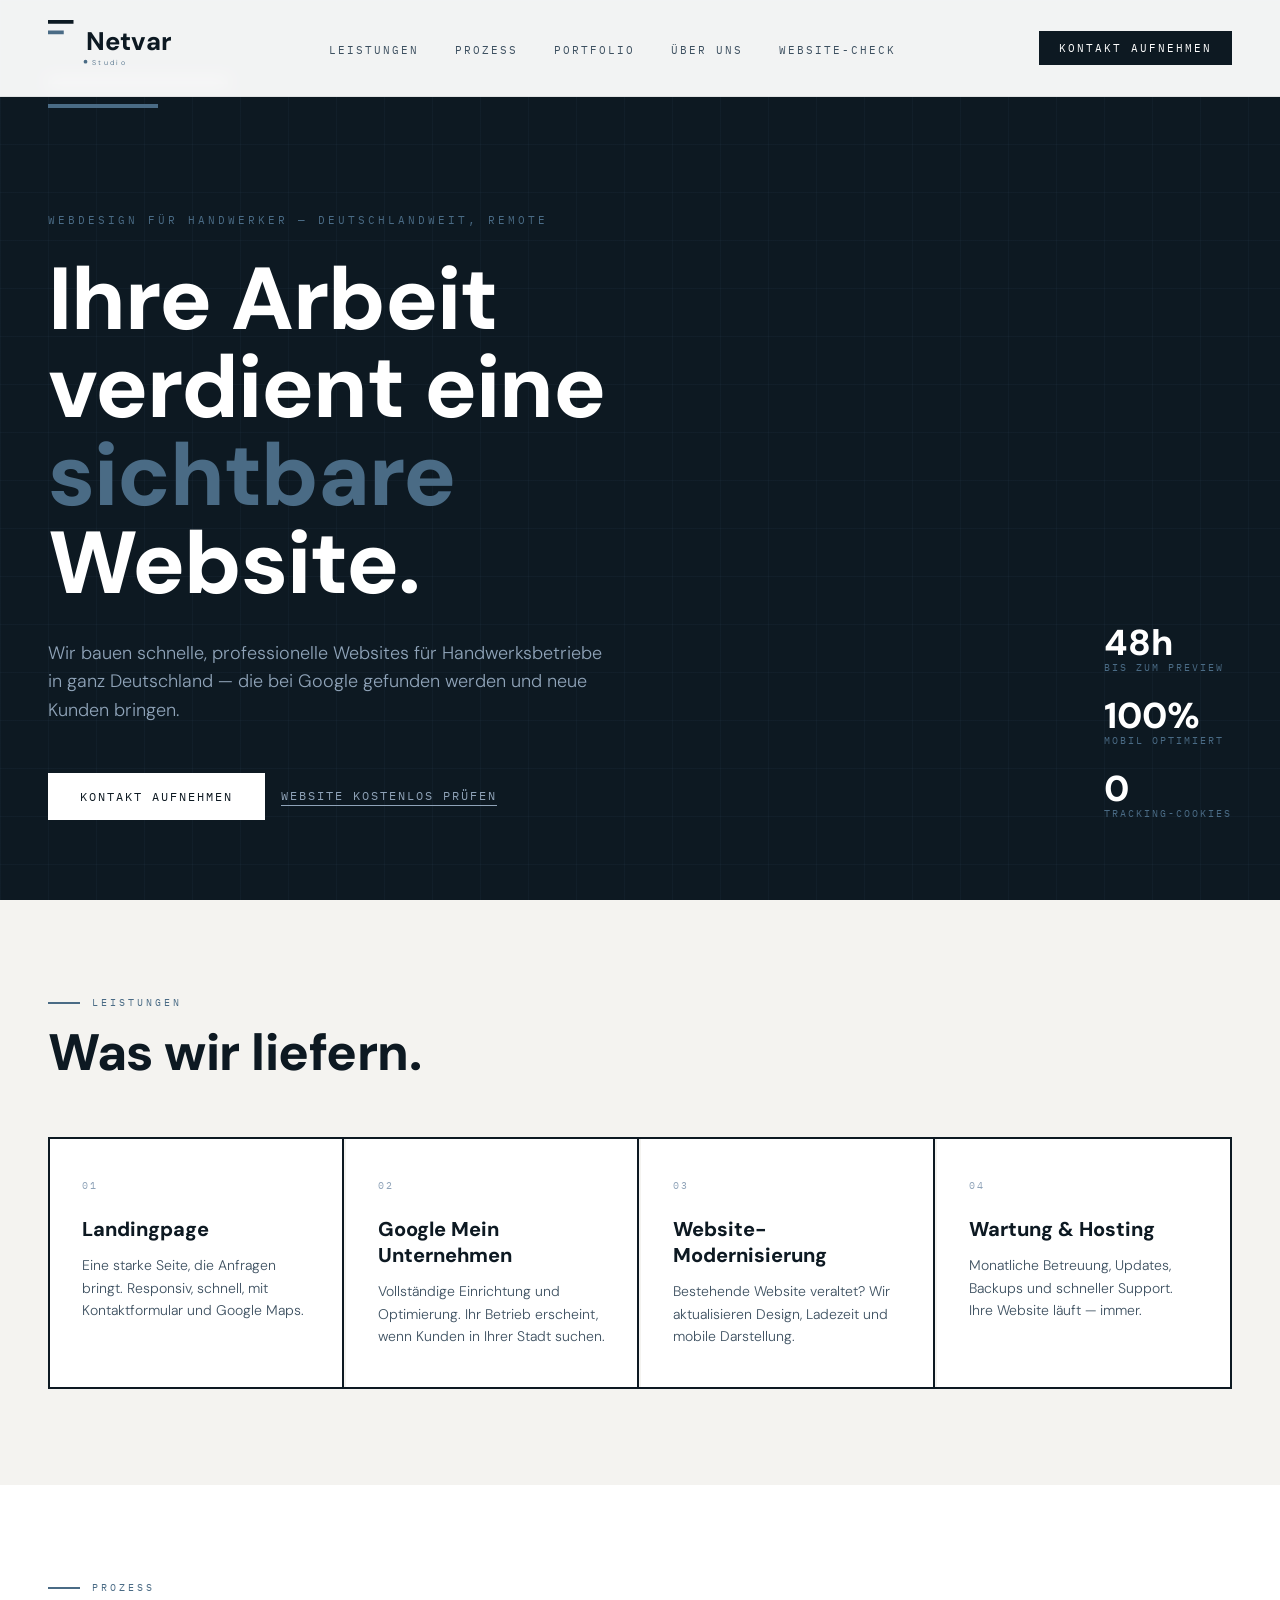
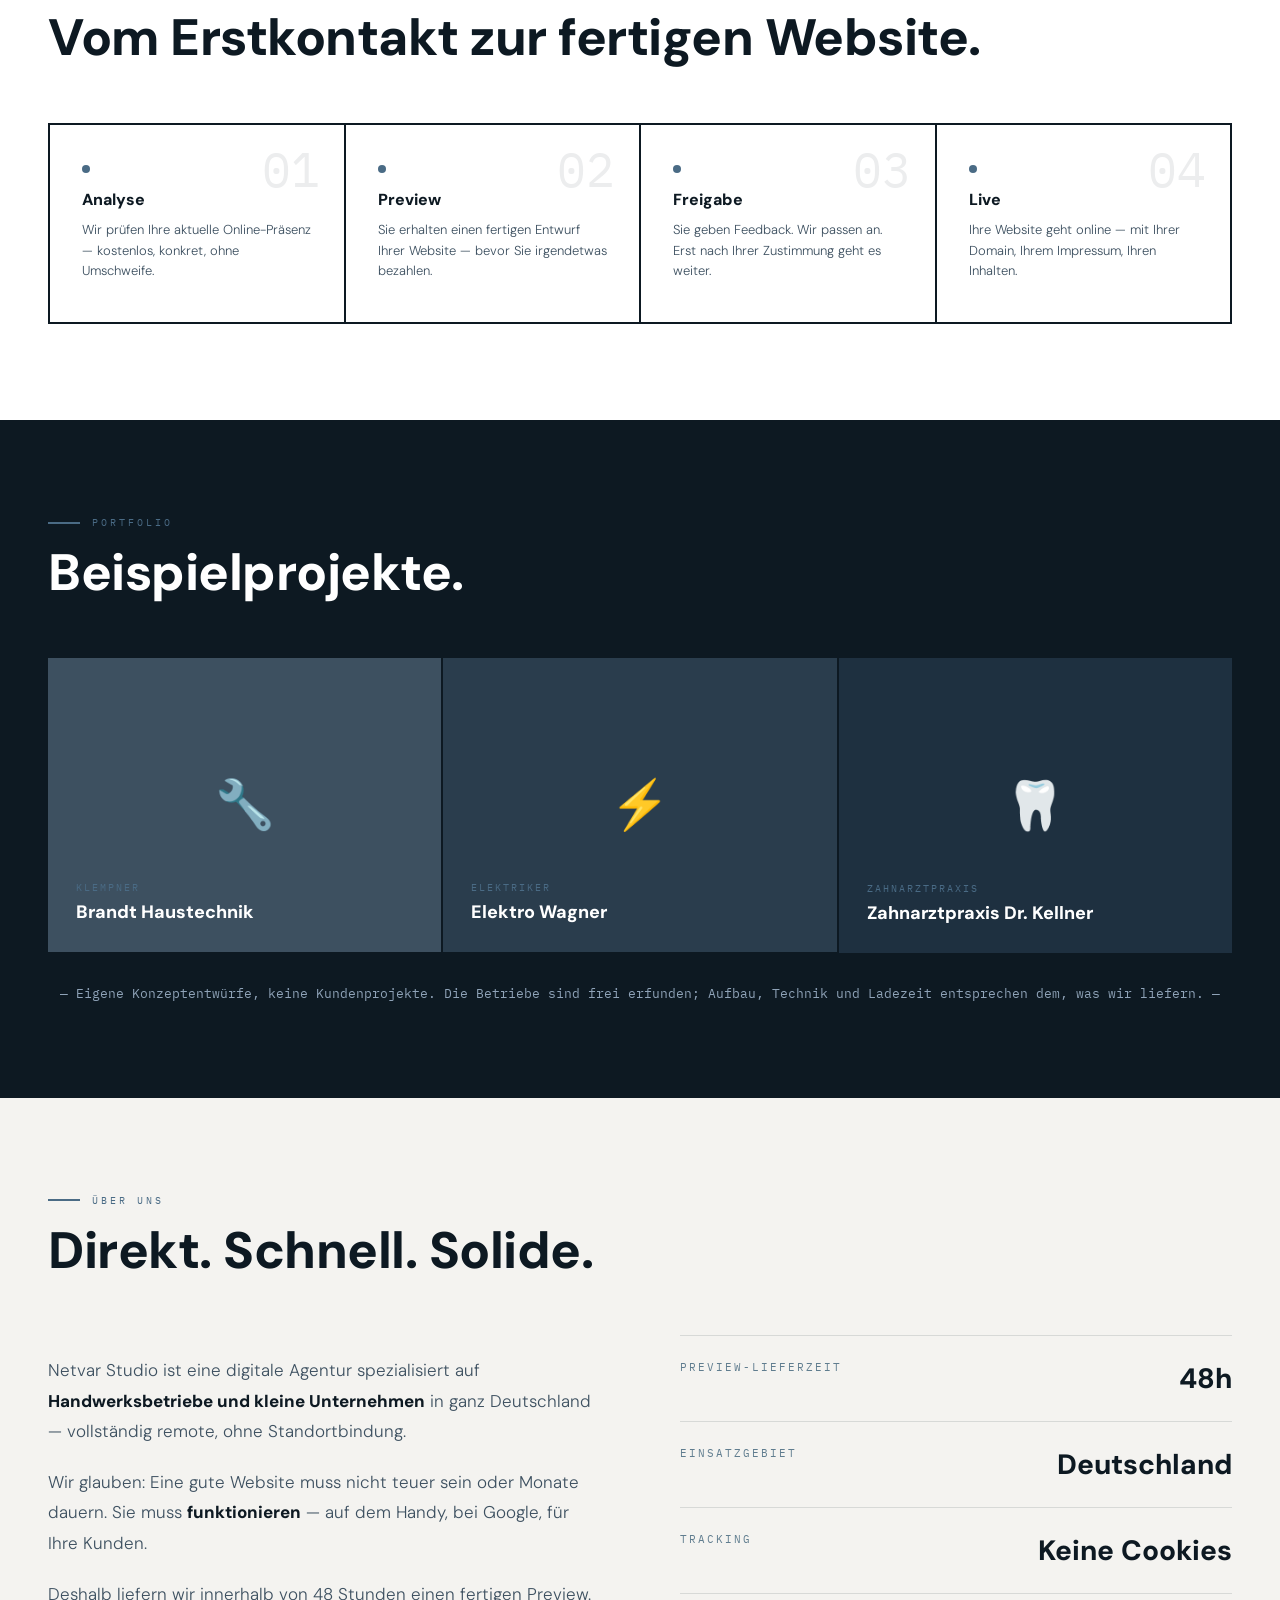
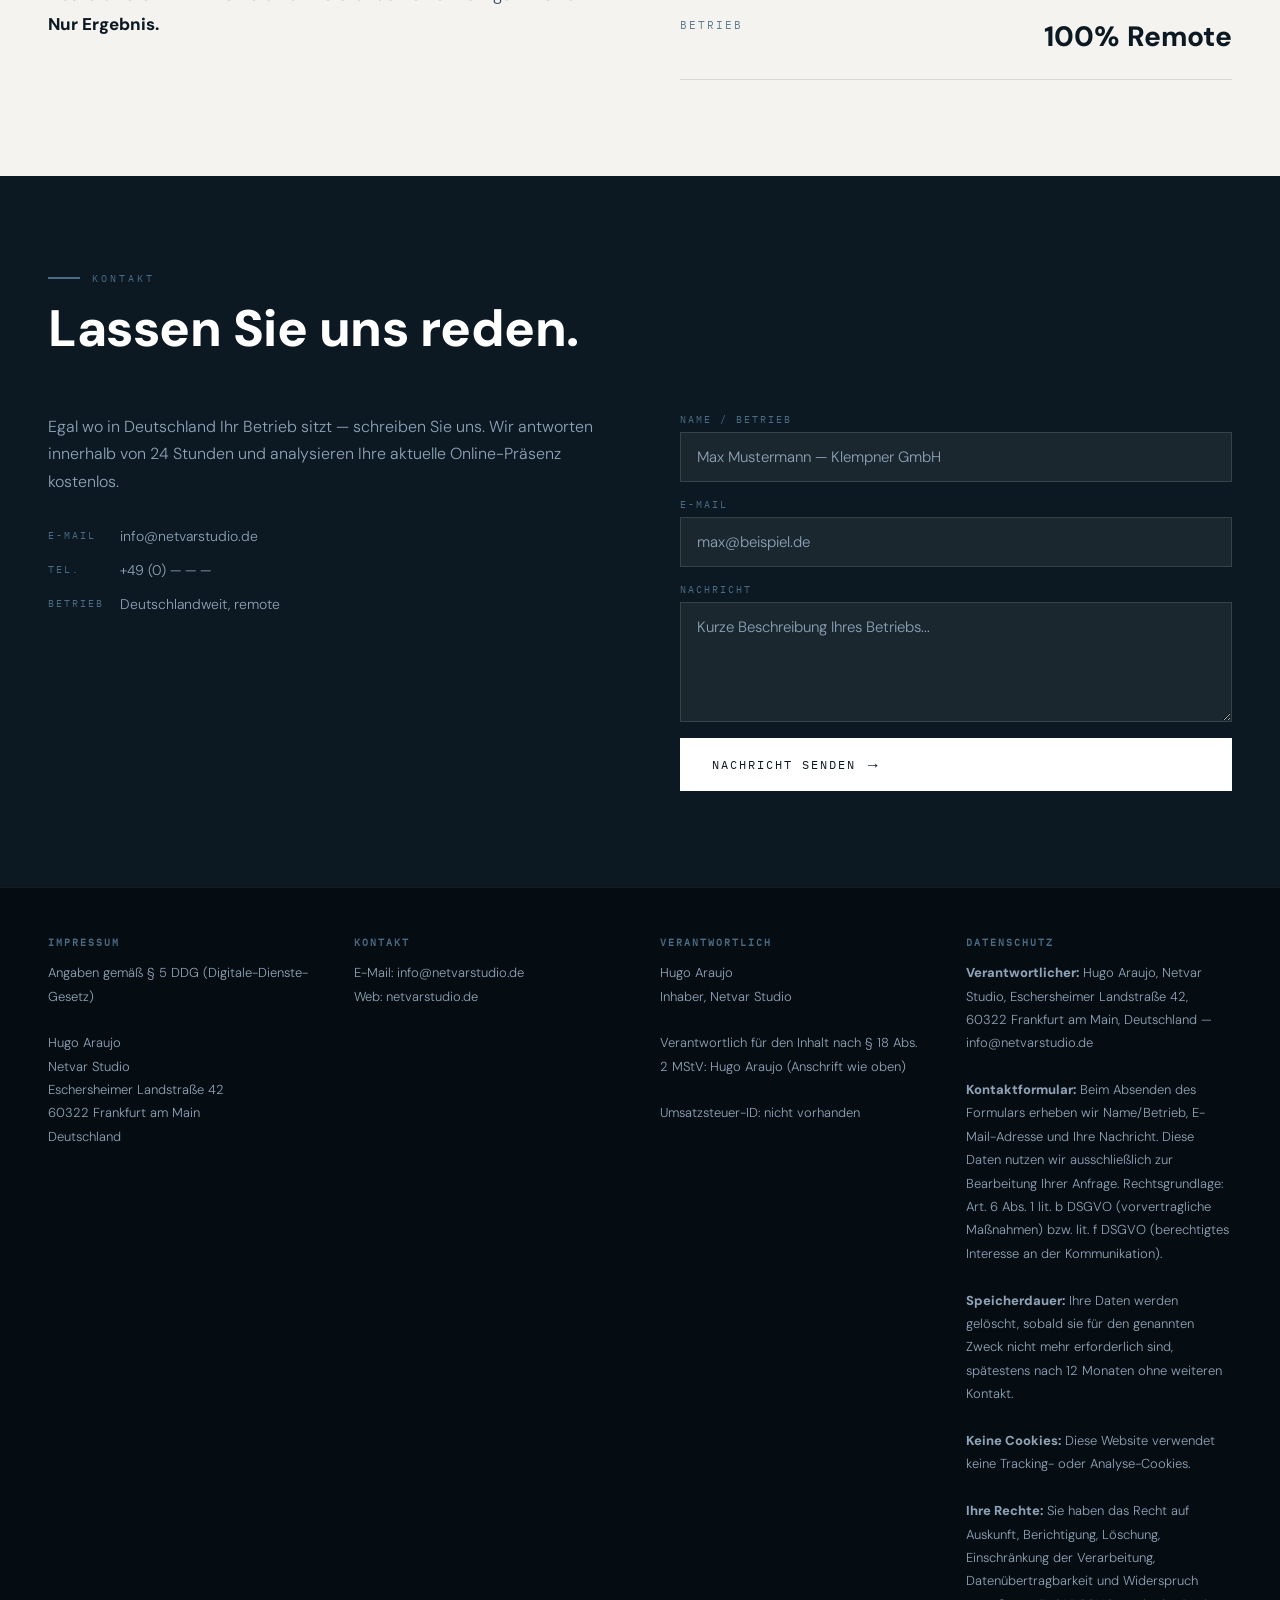
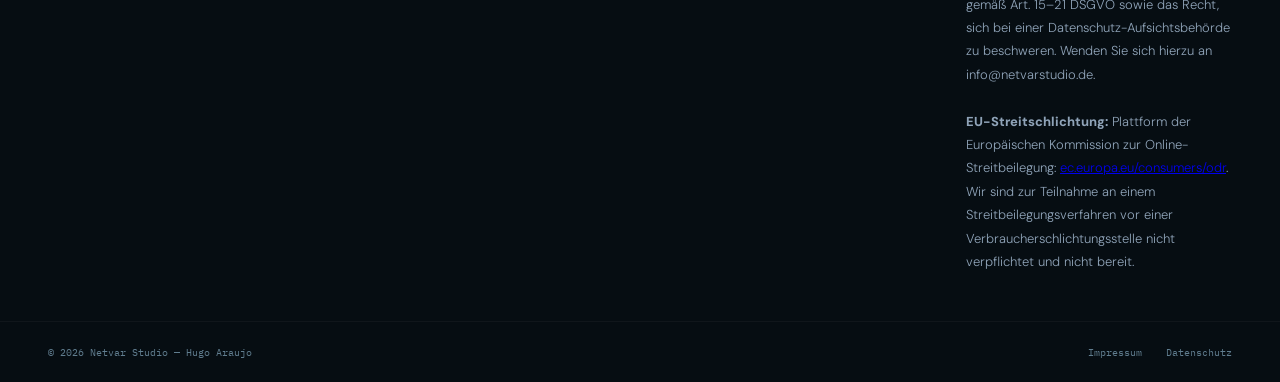
==== commit 9aa055d8: "Fontes servidas localmente em vez de pelo Google DM Sans e IBM Plex Mono agora vem de /fonts/ no pro" ====
--- a/index.html
+++ b/index.html
@@ -51,7 +51,9 @@
   }
 }
 </script>
-<link href="https://fonts.googleapis.com/css2?family=DM+Sans:wght@300;400;800&family=IBM+Plex+Mono:wght@400&display=swap" rel="stylesheet">
+<link rel="preload" href="/fonts/DMSans-400-latin.woff2" as="font" type="font/woff2" crossorigin>
+<link rel="preload" href="/fonts/DMSans-800-latin.woff2" as="font" type="font/woff2" crossorigin>
+<link rel="stylesheet" href="/fonts/fonts.css">
 <style>
 :root{--primary:#0d1922;--accent:#4a6b85;--mid:#3d5060;--soft:#607d8f;--mist:#8fa3b8;--warm:#f4f3f0;--white:#ffffff;}
 *,*::before,*::after{box-sizing:border-box;margin:0;padding:0;}html{scroll-behavior:smooth;}
--- a/fonts/fonts.css
+++ b/fonts/fonts.css
@@ -0,0 +1,82 @@
+/* Fontes servidas localmente — DSGVO: nenhum IP do visitante vai para o Google.
+   DM Sans e IBM Plex Mono, ambas sob SIL Open Font License 1.1. */
+
+/* latin-ext */
+@font-face {
+  font-family: 'DM Sans';
+  font-style: normal;
+  font-weight: 300;
+  font-display: swap;
+  src: url(/fonts/DMSans-300-latin-ext.woff2) format('woff2');
+  unicode-range: U+0100-02BA, U+02BD-02C5, U+02C7-02CC, U+02CE-02D7, U+02DD-02FF, U+0304, U+0308, U+0329, U+1D00-1DBF, U+1E00-1E9F, U+1EF2-1EFF, U+2020, U+20A0-20AB, U+20AD-20C0, U+2113, U+2C60-2C7F, U+A720-A7FF;
+}
+
+/* latin */
+@font-face {
+  font-family: 'DM Sans';
+  font-style: normal;
+  font-weight: 300;
+  font-display: swap;
+  src: url(/fonts/DMSans-300-latin.woff2) format('woff2');
+  unicode-range: U+0000-00FF, U+0131, U+0152-0153, U+02BB-02BC, U+02C6, U+02DA, U+02DC, U+0304, U+0308, U+0329, U+2000-206F, U+20AC, U+2122, U+2191, U+2193, U+2212, U+2215, U+FEFF, U+FFFD;
+}
+
+/* latin-ext */
+@font-face {
+  font-family: 'DM Sans';
+  font-style: normal;
+  font-weight: 400;
+  font-display: swap;
+  src: url(/fonts/DMSans-400-latin-ext.woff2) format('woff2');
+  unicode-range: U+0100-02BA, U+02BD-02C5, U+02C7-02CC, U+02CE-02D7, U+02DD-02FF, U+0304, U+0308, U+0329, U+1D00-1DBF, U+1E00-1E9F, U+1EF2-1EFF, U+2020, U+20A0-20AB, U+20AD-20C0, U+2113, U+2C60-2C7F, U+A720-A7FF;
+}
+
+/* latin */
+@font-face {
+  font-family: 'DM Sans';
+  font-style: normal;
+  font-weight: 400;
+  font-display: swap;
+  src: url(/fonts/DMSans-400-latin.woff2) format('woff2');
+  unicode-range: U+0000-00FF, U+0131, U+0152-0153, U+02BB-02BC, U+02C6, U+02DA, U+02DC, U+0304, U+0308, U+0329, U+2000-206F, U+20AC, U+2122, U+2191, U+2193, U+2212, U+2215, U+FEFF, U+FFFD;
+}
+
+/* latin-ext */
+@font-face {
+  font-family: 'DM Sans';
+  font-style: normal;
+  font-weight: 800;
+  font-display: swap;
+  src: url(/fonts/DMSans-800-latin-ext.woff2) format('woff2');
+  unicode-range: U+0100-02BA, U+02BD-02C5, U+02C7-02CC, U+02CE-02D7, U+02DD-02FF, U+0304, U+0308, U+0329, U+1D00-1DBF, U+1E00-1E9F, U+1EF2-1EFF, U+2020, U+20A0-20AB, U+20AD-20C0, U+2113, U+2C60-2C7F, U+A720-A7FF;
+}
+
+/* latin */
+@font-face {
+  font-family: 'DM Sans';
+  font-style: normal;
+  font-weight: 800;
+  font-display: swap;
+  src: url(/fonts/DMSans-800-latin.woff2) format('woff2');
+  unicode-range: U+0000-00FF, U+0131, U+0152-0153, U+02BB-02BC, U+02C6, U+02DA, U+02DC, U+0304, U+0308, U+0329, U+2000-206F, U+20AC, U+2122, U+2191, U+2193, U+2212, U+2215, U+FEFF, U+FFFD;
+}
+
+/* latin-ext */
+@font-face {
+  font-family: 'IBM Plex Mono';
+  font-style: normal;
+  font-weight: 400;
+  font-display: swap;
+  src: url(/fonts/IBMPlexMono-400-latin-ext.woff2) format('woff2');
+  unicode-range: U+0100-02BA, U+02BD-02C5, U+02C7-02CC, U+02CE-02D7, U+02DD-02FF, U+0304, U+0308, U+0329, U+1D00-1DBF, U+1E00-1E9F, U+1EF2-1EFF, U+2020, U+20A0-20AB, U+20AD-20C0, U+2113, U+2C60-2C7F, U+A720-A7FF;
+}
+
+/* latin */
+@font-face {
+  font-family: 'IBM Plex Mono';
+  font-style: normal;
+  font-weight: 400;
+  font-display: swap;
+  src: url(/fonts/IBMPlexMono-400-latin.woff2) format('woff2');
+  unicode-range: U+0000-00FF, U+0131, U+0152-0153, U+02BB-02BC, U+02C6, U+02DA, U+02DC, U+0304, U+0308, U+0329, U+2000-206F, U+20AC, U+2122, U+2191, U+2193, U+2212, U+2215, U+FEFF, U+FFFD;
+}
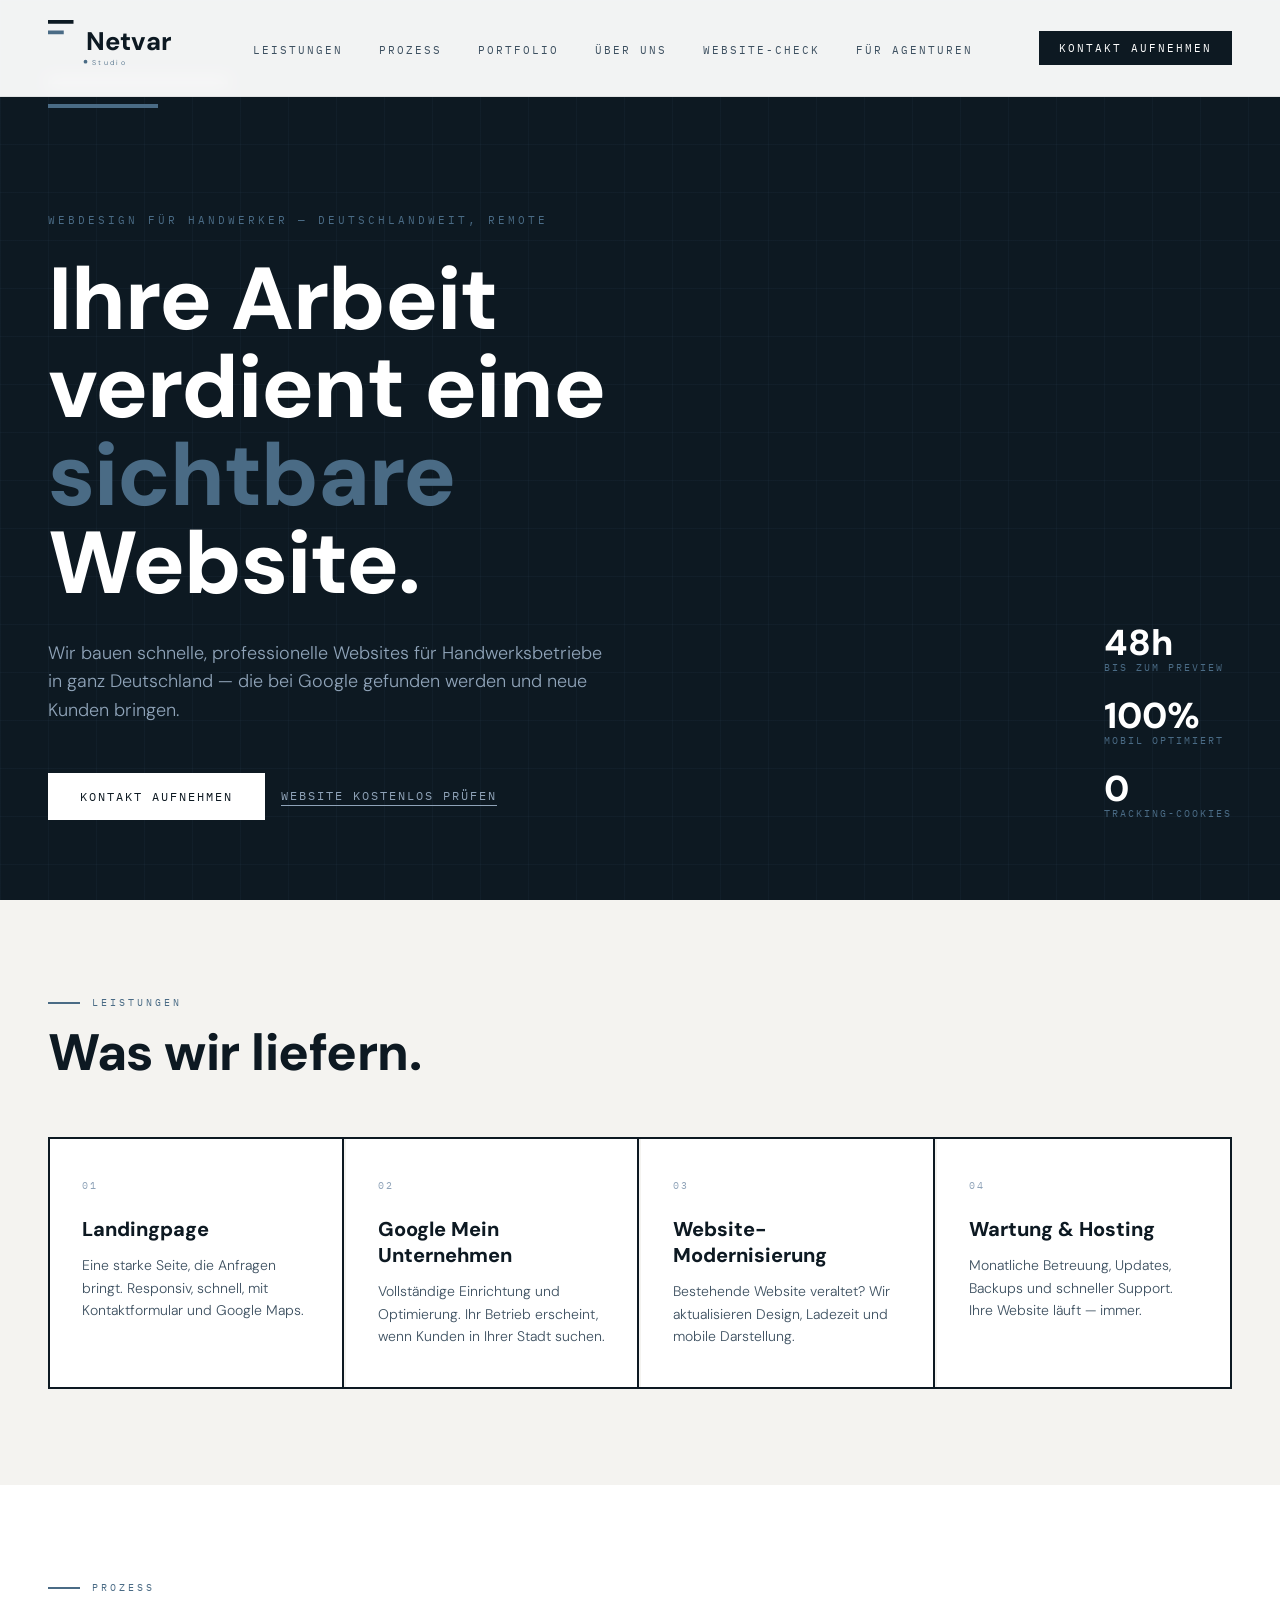
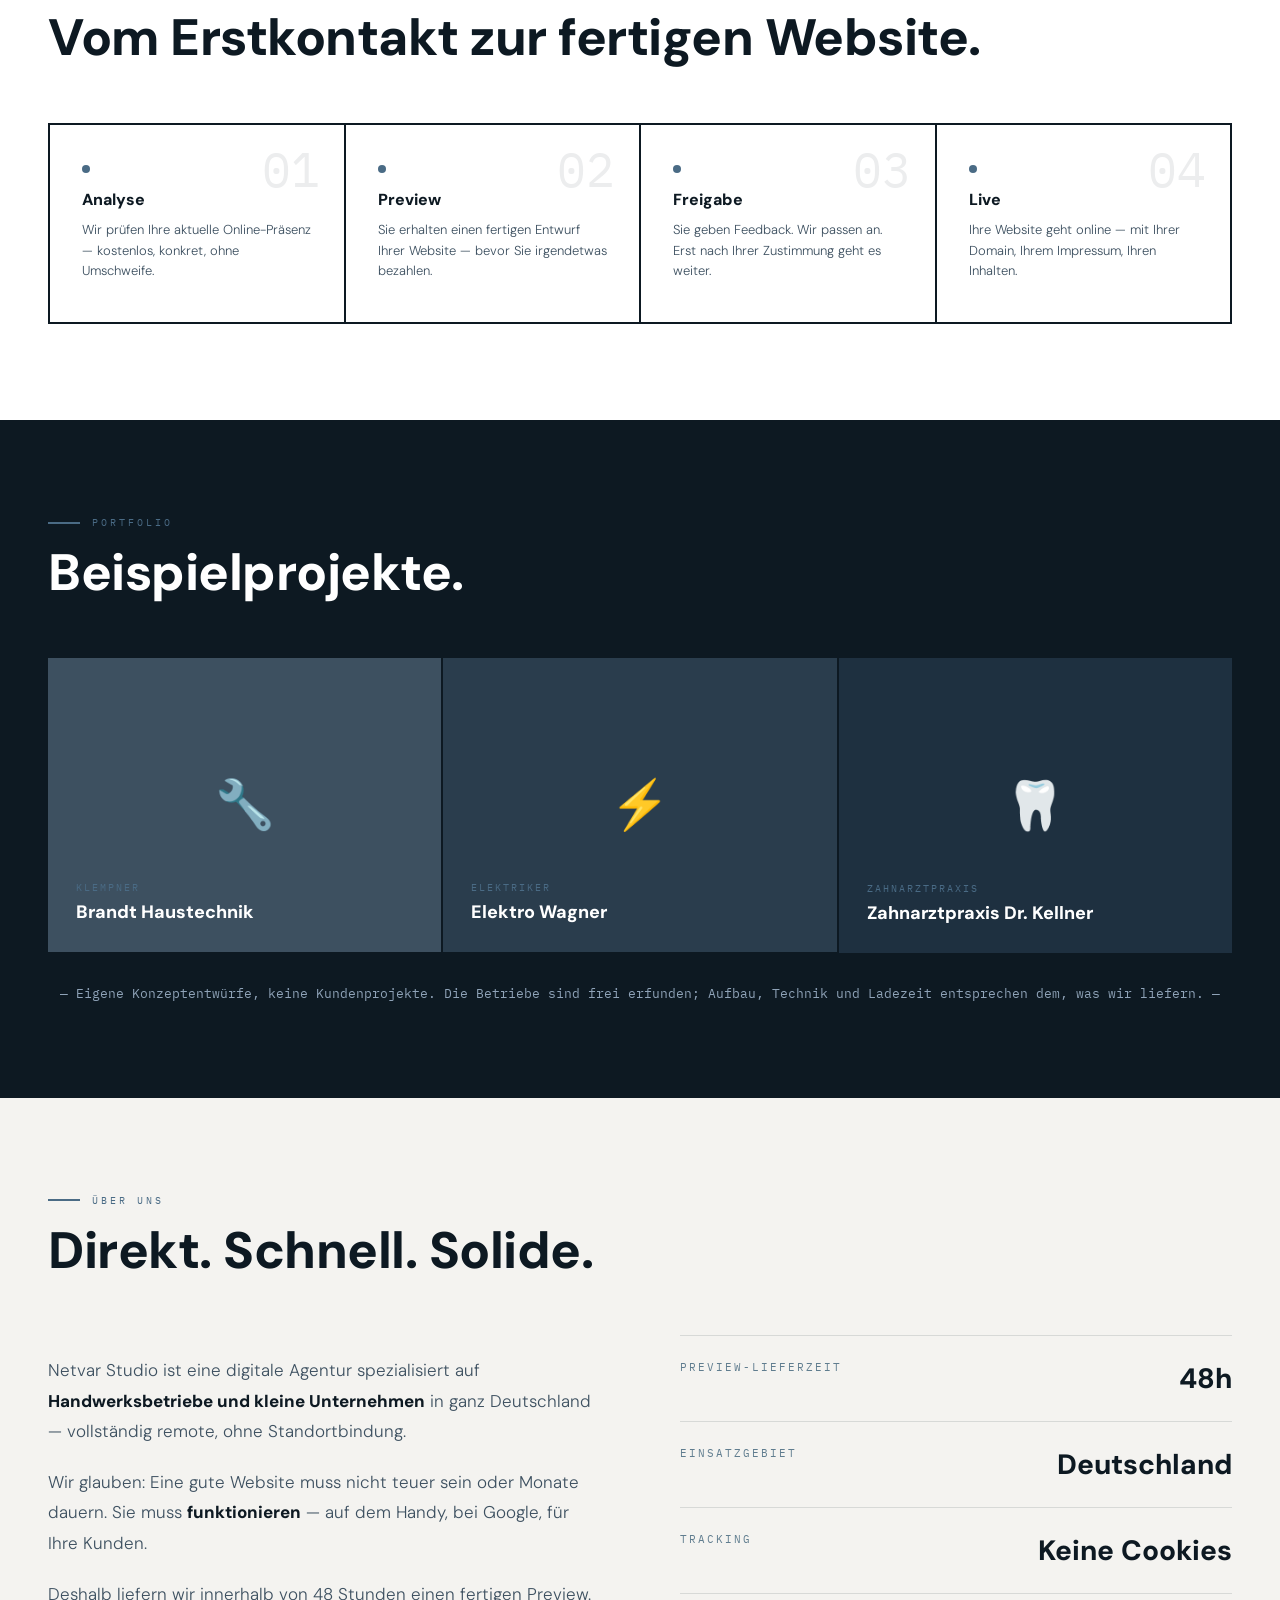
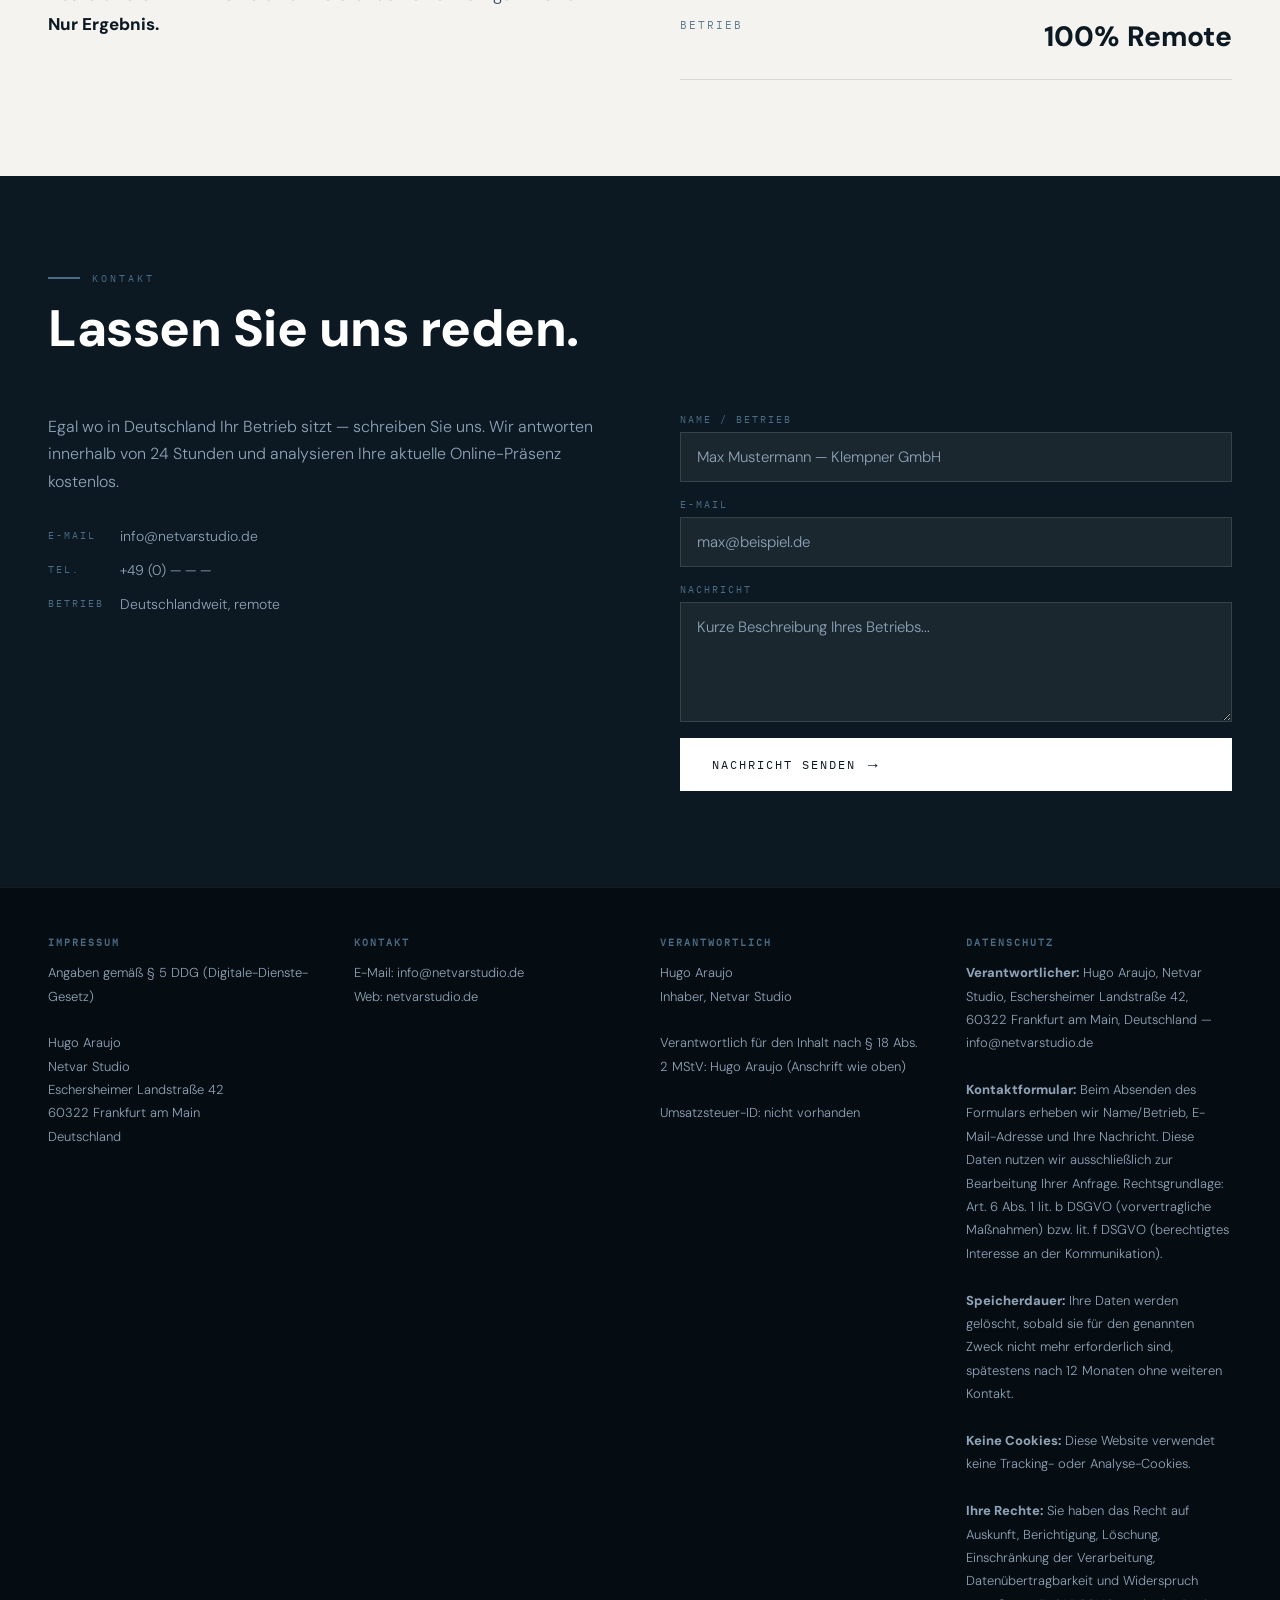
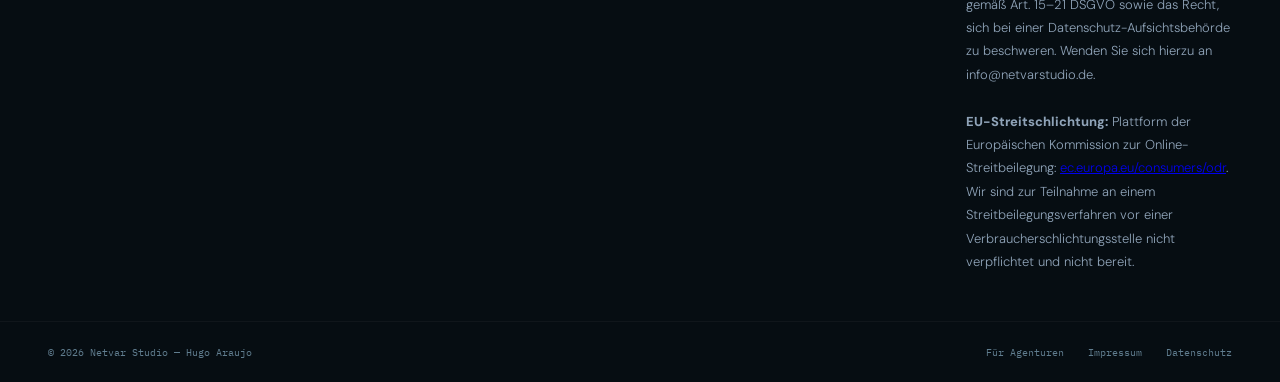
==== commit f882b80a: "Pagina white label deixa de ser orfa: link no menu e no rodape A pagina /white-label-agentur.html ex" ====
--- a/index.html
+++ b/index.html
@@ -140,12 +140,12 @@
 .footer-links a{font-family:'IBM Plex Mono',monospace;font-size:10px;color:var(--soft);text-decoration:none;}
 @media(max-width:768px){nav{padding:16px 24px;}.nav-links{display:none;}section{padding:64px 24px;}.hero{padding:0 24px 64px;}.hero-stats{display:none;}.about-inner,.contact-inner{grid-template-columns:1fr;gap:40px;}.impressum{padding:40px 24px;}.footer-bottom{padding:20px 24px;flex-direction:column;gap:12px;}}
 </style>
-  <script defer data-domain="netvarstudio.de" src="https://plausible.io/js/script.js"></script>
+  <script defer src="https://cloud.umami.is/script.js" data-website-id="8c9e7b6a-d30c-439e-a202-0442e2f24130"></script>
 </head>
 <body>
 <nav>
   <a href="#"><svg xmlns="http://www.w3.org/2000/svg" viewBox="0 0 184 68" width="138" height="51"><rect x="0" y="0" width="34" height="5" fill="#0d1922"/><rect x="0" y="14" width="21" height="5" fill="#4a6b85"/><text font-family="'DM Sans',Arial,sans-serif" font-weight="800" font-size="34" fill="#0d1922" x="50" y="40" letter-spacing="0.4">Netvar</text><circle cx="50" cy="55.5" r="2.5" fill="#4a6b85"/><text font-family="'DM Sans',Arial,sans-serif" font-weight="300" font-size="9.5" fill="#4a6b85" x="58.5" y="59.5" letter-spacing="3.2">Studio</text></svg></a>
-  <ul class="nav-links"><li><a href="#leistungen">Leistungen</a></li><li><a href="#prozess">Prozess</a></li><li><a href="#portfolio">Portfolio</a></li><li><a href="#ueber">Über uns</a></li><li><a href="/check.html">Website-Check</a></li></ul>
+  <ul class="nav-links"><li><a href="#leistungen">Leistungen</a></li><li><a href="#prozess">Prozess</a></li><li><a href="#portfolio">Portfolio</a></li><li><a href="#ueber">Über uns</a></li><li><a href="/check.html">Website-Check</a></li><li><a href="/white-label-agentur.html">Für Agenturen</a></li></ul>
   <a href="#kontakt" class="nav-cta">Kontakt aufnehmen</a>
 </nav>
 <section class="hero" id="hero">
@@ -235,7 +235,7 @@
   </div>
   <div class="footer-bottom">
     <span class="footer-copy">© 2026 Netvar Studio — Hugo Araujo</span>
-    <div class="footer-links"><a href="#impressum">Impressum</a><a href="#datenschutz">Datenschutz</a></div>
+    <div class="footer-links"><a href="/white-label-agentur.html">Für Agenturen</a><a href="#impressum">Impressum</a><a href="#datenschutz">Datenschutz</a></div>
   </div>
 </footer>
 </body>
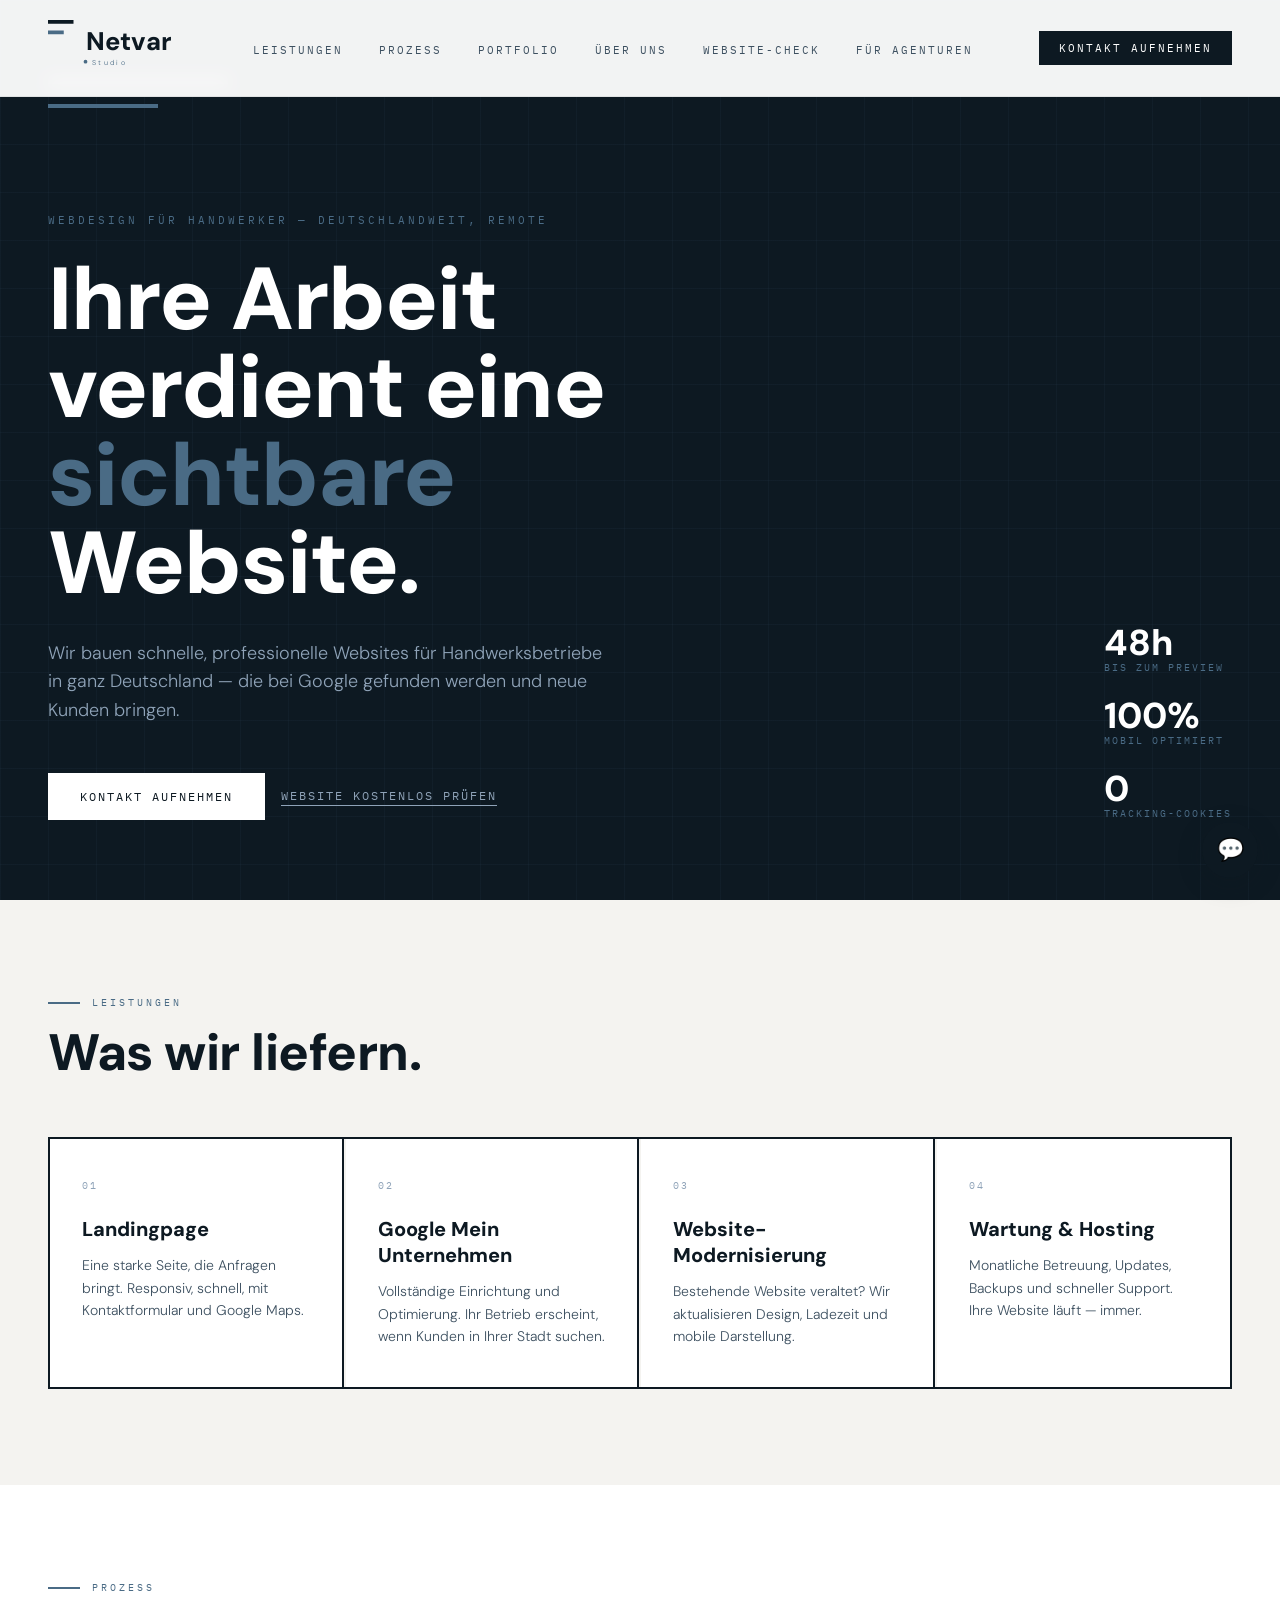
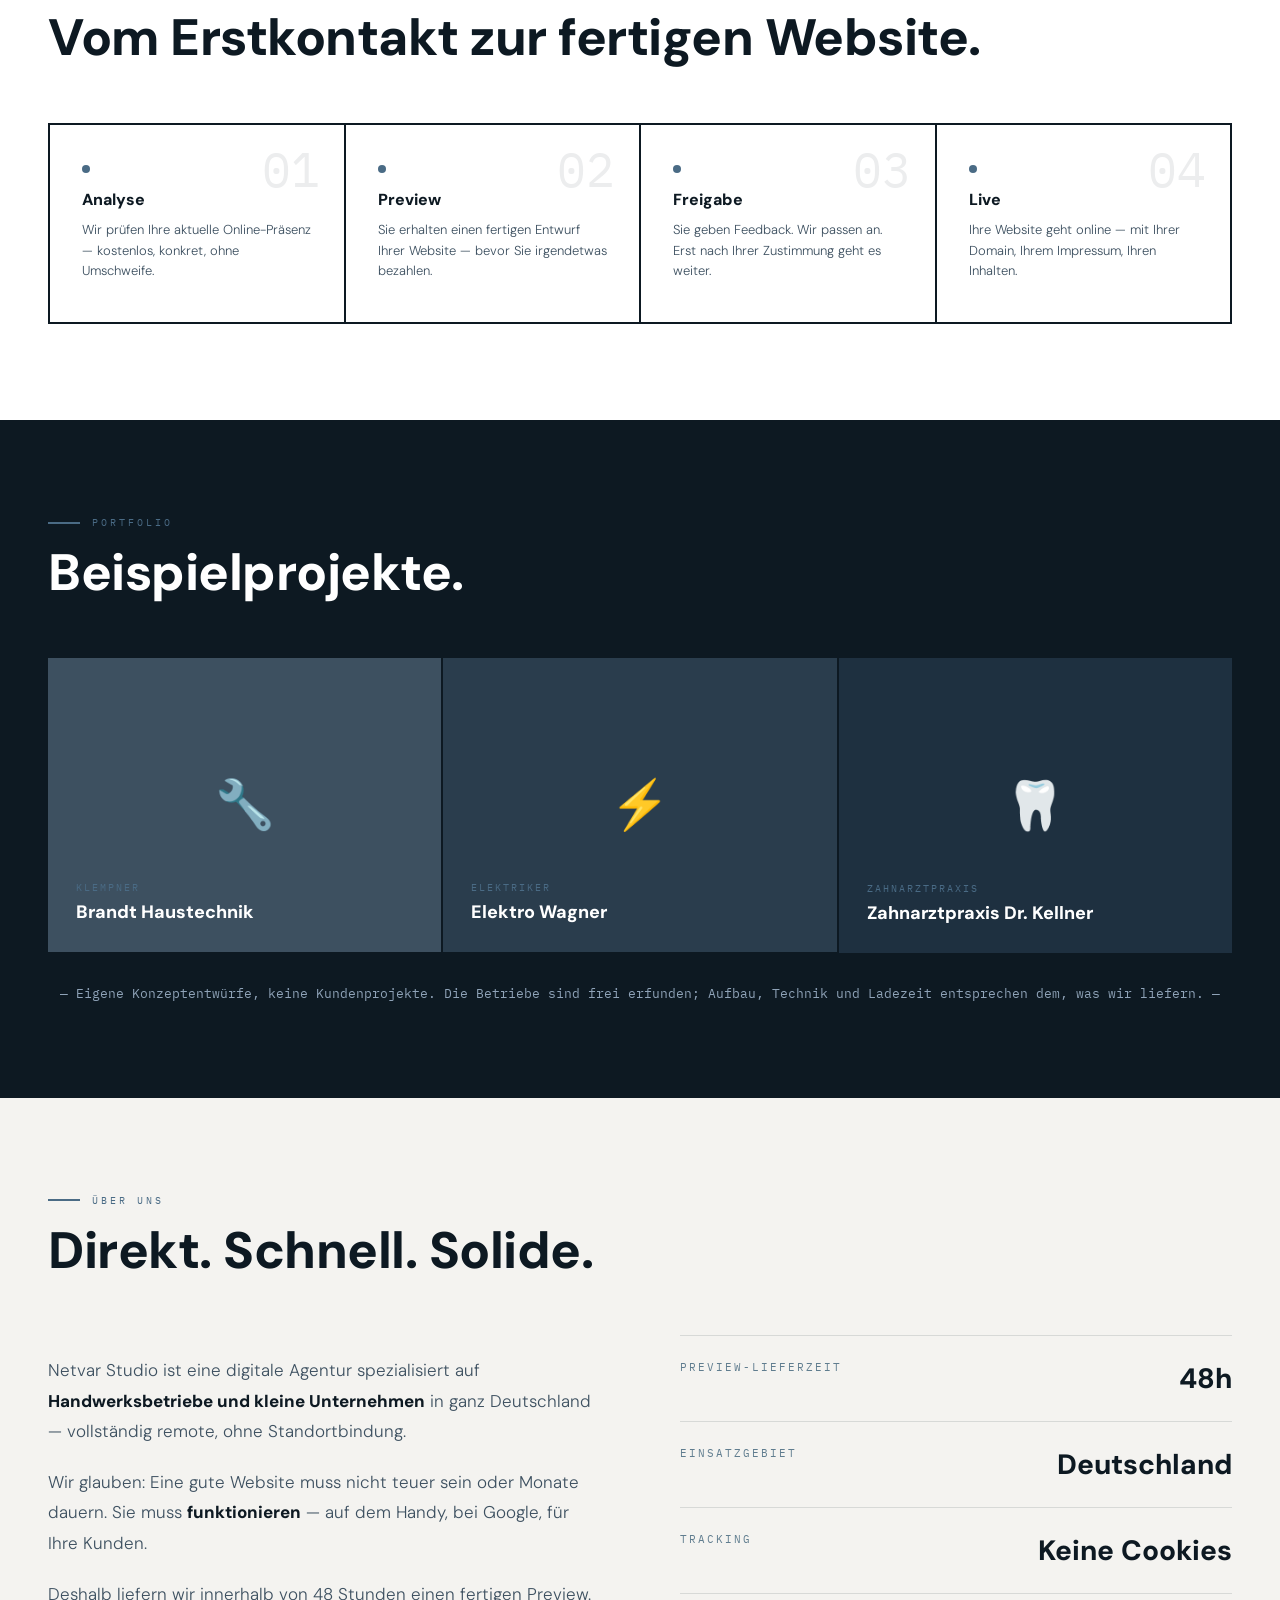
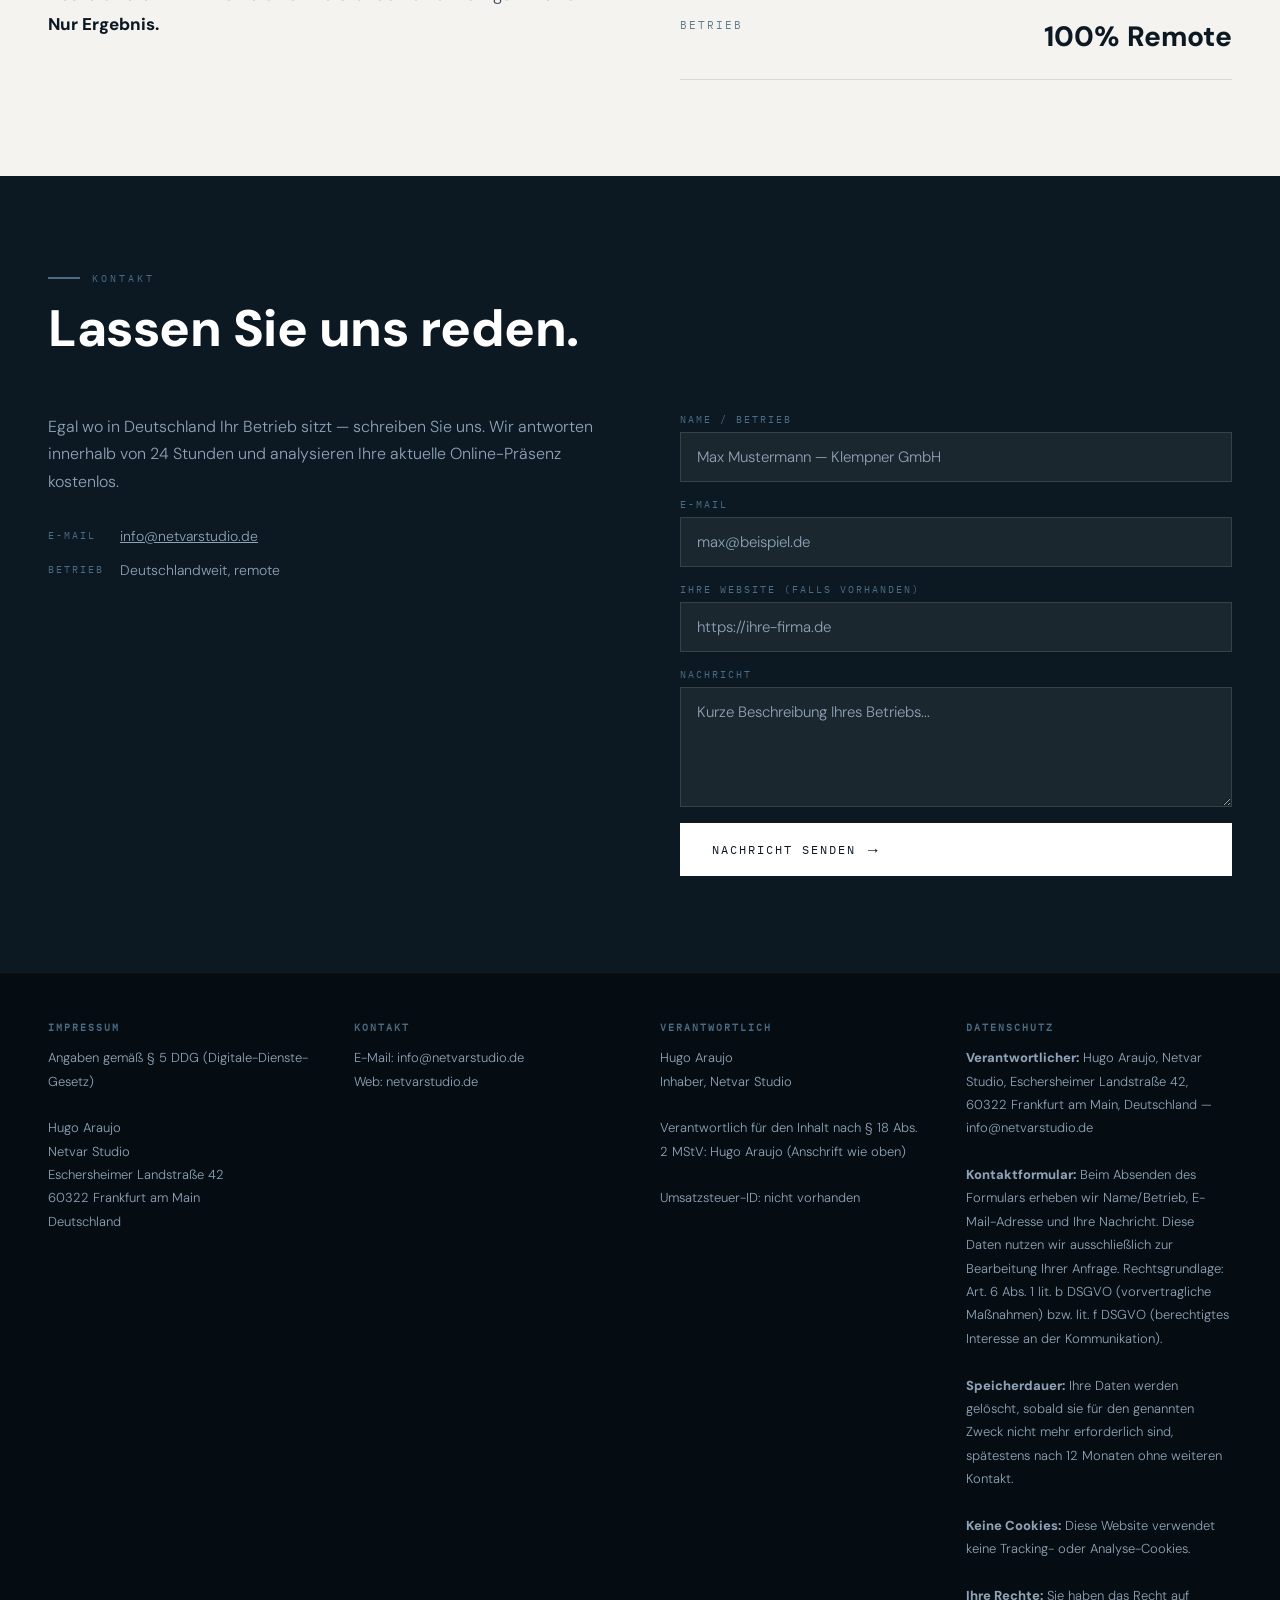
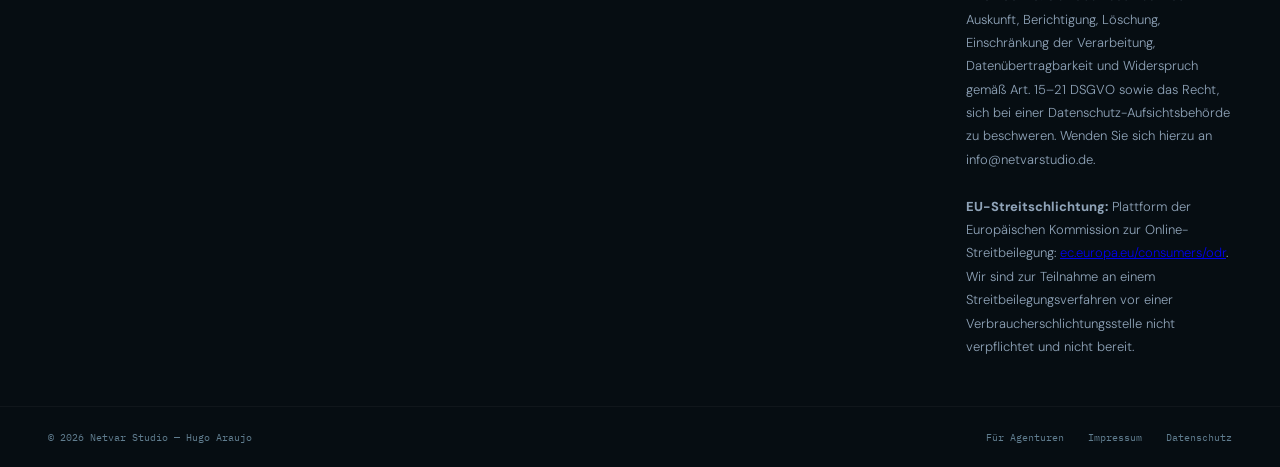
==== commit 91718cec: "Conserta a entrada do site e adiciona o atendente de IA O caminho de entrada da agencia estava quebr" ====
--- a/index.html
+++ b/index.html
@@ -139,13 +139,31 @@
 .footer-links{display:flex;gap:24px;}
 .footer-links a{font-family:'IBM Plex Mono',monospace;font-size:10px;color:var(--soft);text-decoration:none;}
 @media(max-width:768px){nav{padding:16px 24px;}.nav-links{display:none;}section{padding:64px 24px;}.hero{padding:0 24px 64px;}.hero-stats{display:none;}.about-inner,.contact-inner{grid-template-columns:1fr;gap:40px;}.impressum{padding:40px 24px;}.footer-bottom{padding:20px 24px;flex-direction:column;gap:12px;}}
+.form-status{display:none;margin-top:16px;padding:14px 16px;font-size:14px;line-height:1.6;border-left:3px solid var(--accent);background:rgba(255,255,255,0.06);}.form-status.show{display:block;}.form-status.err{border-left-color:#c96;}.form-status a{color:inherit;font-weight:700;}</style>
+  <script defer src="https://cloud.umami.is/script.js" data-website-id="8c9e7b6a-d30c-439e-a202-0442e2f24130"></script>
+<style id="chatCss">
+#nvChatBtn{position:fixed;right:22px;bottom:22px;z-index:9998;width:56px;height:56px;border-radius:50%;border:0;cursor:pointer;background:var(--primary,#0d1922);color:#fff;box-shadow:0 6px 24px rgba(13,25,34,.28);font-size:22px;line-height:1;display:flex;align-items:center;justify-content:center;}
+#nvChatBtn:hover{transform:translateY(-2px);}
+#nvChat{position:fixed;right:22px;bottom:88px;z-index:9999;width:min(360px,calc(100vw - 32px));height:min(480px,calc(100vh - 130px));background:#fff;border:1px solid rgba(13,25,34,.14);box-shadow:0 18px 48px rgba(13,25,34,.22);display:none;flex-direction:column;overflow:hidden;}
+#nvChat.on{display:flex;}
+.nv-top{background:var(--primary,#0d1922);color:#fff;padding:14px 16px;font-size:14px;font-weight:700;display:flex;justify-content:space-between;align-items:center;}
+.nv-top small{display:block;font-weight:400;opacity:.7;font-size:11px;margin-top:2px;}
+.nv-x{background:none;border:0;color:#fff;font-size:20px;cursor:pointer;line-height:1;}
+.nv-corpo{flex:1;overflow-y:auto;padding:16px;display:flex;flex-direction:column;gap:10px;background:#f7f8f9;}
+.nv-msg{max-width:86%;padding:10px 13px;font-size:14px;line-height:1.55;white-space:pre-wrap;word-break:break-word;}
+.nv-eu{align-self:flex-end;background:var(--primary,#0d1922);color:#fff;}
+.nv-ele{align-self:flex-start;background:#fff;border:1px solid rgba(13,25,34,.1);color:#16202a;}
+.nv-baixo{display:flex;gap:8px;padding:12px;border-top:1px solid rgba(13,25,34,.1);background:#fff;}
+.nv-baixo input{flex:1;padding:11px 12px;border:1px solid rgba(13,25,34,.2);font-size:14px;font-family:inherit;}
+.nv-baixo button{padding:11px 16px;border:0;background:var(--primary,#0d1922);color:#fff;cursor:pointer;font-size:13px;font-weight:700;}
+.nv-baixo button:disabled{opacity:.5;cursor:wait;}
+@media(max-width:520px){#nvChat{right:8px;left:8px;width:auto;bottom:80px;}#nvChatBtn{right:14px;bottom:14px;}}
 </style>
-  <script defer src="https://cloud.umami.is/script.js" data-website-id="8c9e7b6a-d30c-439e-a202-0442e2f24130"></script>
 </head>
 <body>
 <nav>
   <a href="#"><svg xmlns="http://www.w3.org/2000/svg" viewBox="0 0 184 68" width="138" height="51"><rect x="0" y="0" width="34" height="5" fill="#0d1922"/><rect x="0" y="14" width="21" height="5" fill="#4a6b85"/><text font-family="'DM Sans',Arial,sans-serif" font-weight="800" font-size="34" fill="#0d1922" x="50" y="40" letter-spacing="0.4">Netvar</text><circle cx="50" cy="55.5" r="2.5" fill="#4a6b85"/><text font-family="'DM Sans',Arial,sans-serif" font-weight="300" font-size="9.5" fill="#4a6b85" x="58.5" y="59.5" letter-spacing="3.2">Studio</text></svg></a>
-  <ul class="nav-links"><li><a href="#leistungen">Leistungen</a></li><li><a href="#prozess">Prozess</a></li><li><a href="#portfolio">Portfolio</a></li><li><a href="#ueber">Über uns</a></li><li><a href="/check.html">Website-Check</a></li><li><a href="/white-label-agentur.html">Für Agenturen</a></li></ul>
+  <ul class="nav-links"><li><a href="#leistungen">Leistungen</a></li><li><a href="#prozess">Prozess</a></li><li><a href="#portfolio">Portfolio</a></li><li><a href="#ueber">Über uns</a></li><li><a href="/check">Website-Check</a></li><li><a href="/white-label-agentur">Für Agenturen</a></li></ul>
   <a href="#kontakt" class="nav-cta">Kontakt aufnehmen</a>
 </nav>
 <section class="hero" id="hero">
@@ -154,7 +172,7 @@
     <p class="hero-tag">Webdesign für Handwerker — deutschlandweit, remote</p>
     <h1 class="hero-h1">Ihre Arbeit<br/>verdient eine<br/><em>sichtbare</em><br/>Website.</h1>
     <p class="hero-sub">Wir bauen schnelle, professionelle Websites für Handwerksbetriebe in ganz Deutschland — die bei Google gefunden werden und neue Kunden bringen.</p>
-    <div class="hero-actions"><a href="#kontakt" class="btn-primary">Kontakt aufnehmen</a><a href="/check.html" class="btn-ghost">Website kostenlos prüfen</a></div>
+    <div class="hero-actions"><a href="#kontakt" class="btn-primary">Kontakt aufnehmen</a><a href="/check" class="btn-ghost">Website kostenlos prüfen</a></div>
   </div>
   <div class="hero-stats">
     <div><div class="stat-num">48h</div><div class="stat-label">Bis zum Preview</div></div>
@@ -211,16 +229,19 @@
     <div>
       <div class="contact-text"><p>Egal wo in Deutschland Ihr Betrieb sitzt — schreiben Sie uns. Wir antworten innerhalb von 24 Stunden und analysieren Ihre aktuelle Online-Präsenz kostenlos.</p></div>
       <div class="contact-info">
-        <div class="contact-line"><span class="contact-line-label">E-Mail</span><span class="contact-line-val">info@netvarstudio.de</span></div>
-        <div class="contact-line"><span class="contact-line-label">Tel.</span><span class="contact-line-val">+49 (0) — — —</span></div>
+        <div class="contact-line"><span class="contact-line-label">E-Mail</span><a class="contact-line-val" href="mailto:info@netvarstudio.de?subject=Anfrage%20%C3%BCber%20netvarstudio.de">info@netvarstudio.de</a></div>
+        
         <div class="contact-line"><span class="contact-line-label">Betrieb</span><span class="contact-line-val">Deutschlandweit, remote</span></div>
       </div>
     </div>
-    <div class="contact-form">
-      <div class="form-group"><label class="form-label">Name / Betrieb</label><input type="text" class="form-input" placeholder="Max Mustermann — Klempner GmbH"></div>
-      <div class="form-group"><label class="form-label">E-Mail</label><input type="email" class="form-input" placeholder="max@beispiel.de"></div>
-      <div class="form-group"><label class="form-label">Nachricht</label><textarea class="form-textarea" placeholder="Kurze Beschreibung Ihres Betriebs..."></textarea></div>
-      <button class="btn-submit">Nachricht senden</button>
+    <form class="contact-form" id="kontaktForm">
+      <div class="form-group"><label class="form-label" for="kName">Name / Betrieb</label><input id="kName" name="name" type="text" class="form-input" required autocomplete="organization" placeholder="Max Mustermann — Klempner GmbH"></div>
+      <div class="form-group"><label class="form-label" for="kMail">E-Mail</label><input id="kMail" name="email" type="email" class="form-input" required autocomplete="email" placeholder="max@beispiel.de"></div>
+      <div class="form-group"><label class="form-label" for="kSite">Ihre Website (falls vorhanden)</label><input id="kSite" name="website" type="url" class="form-input" placeholder="https://ihre-firma.de"></div>
+      <div class="form-group"><label class="form-label" for="kMsg">Nachricht</label><textarea id="kMsg" name="message" class="form-textarea" placeholder="Kurze Beschreibung Ihres Betriebs..."></textarea></div>
+      <button type="submit" class="btn-submit" id="kSubmit">Nachricht senden</button>
+      <div id="kStatus" class="form-status"></div>
+    </form>
     </div>
   </div>
 </section>
@@ -235,8 +256,138 @@
   </div>
   <div class="footer-bottom">
     <span class="footer-copy">© 2026 Netvar Studio — Hugo Araujo</span>
-    <div class="footer-links"><a href="/white-label-agentur.html">Für Agenturen</a><a href="#impressum">Impressum</a><a href="#datenschutz">Datenschutz</a></div>
+    <div class="footer-links"><a href="/white-label-agentur">Für Agenturen</a><a href="#impressum">Impressum</a><a href="#datenschutz">Datenschutz</a></div>
   </div>
 </footer>
+<script>
+(function(){
+  // O formulario antes nao enviava nada: sem <form>, sem action, sem fetch.
+  // Quem preenchia perdia a mensagem sem saber. Agora vai para o WF6 no n8n.
+  var API = 'https://n8n-f3xi.sliplane.app/webhook/netvar-kontakt';
+  var MAIL = 'info@netvarstudio.de';
+  var form = document.getElementById('kontaktForm');
+  if (!form) return;
+  var btn = document.getElementById('kSubmit');
+  var box = document.getElementById('kStatus');
+
+  function avisa(txt, erro){
+    box.className = 'form-status show' + (erro ? ' err' : '');
+    box.innerHTML = txt;
+  }
+
+  form.addEventListener('submit', function(e){
+    e.preventDefault();
+    btn.disabled = true;
+    btn.textContent = 'Wird gesendet…';
+    var dados = {
+      name: document.getElementById('kName').value.trim(),
+      email: document.getElementById('kMail').value.trim(),
+      website: document.getElementById('kSite').value.trim(),
+      message: document.getElementById('kMsg').value.trim(),
+      source: 'home'
+    };
+
+    // Rede de seguranca: se o envio falhar, o visitante nao pode ficar sem
+    // caminho. Abre o cliente de email com tudo ja preenchido.
+    function fallback(){
+      var corpo = encodeURIComponent(
+        'Name: ' + dados.name + '\n' +
+        (dados.website ? 'Website: ' + dados.website + '\n' : '') + '\n' +
+        dados.message);
+      avisa('Das Formular konnte gerade nicht senden. ' +
+            '<a href="mailto:' + MAIL + '?subject=Anfrage&body=' + corpo + '">' +
+            'Anfrage per E-Mail öffnen</a> — Ihre Eingaben sind bereits enthalten.', true);
+      btn.disabled = false;
+      btn.textContent = 'Nachricht senden';
+    }
+
+    fetch(API, { method: 'POST', headers: {'Content-Type':'application/json'},
+                 body: JSON.stringify(dados) })
+      .then(function(r){
+        if (!r.ok) throw new Error('http ' + r.status);
+        return r.json().catch(function(){ return { ok: true }; });
+      })
+      .then(function(j){
+        if (j && j.ok === false) throw new Error('servidor');
+        avisa('Vielen Dank, ' + dados.name.split(' ')[0] +
+              '. Ihre Nachricht ist angekommen — wir melden uns innerhalb von 24 Stunden.');
+        form.reset();
+        btn.textContent = 'Gesendet';
+      })
+      .catch(fallback);
+  });
+})();
+</script>
+<button id="nvChatBtn" aria-label="Chat öffnen">&#128172;</button>
+<div id="nvChat" role="dialog" aria-label="Chat mit Netvar Studio">
+  <div class="nv-top"><div>Netvar Studio<small>Digitaler Assistent — antwortet sofort</small></div><button class="nv-x" id="nvX" aria-label="Schließen">&times;</button></div>
+  <div class="nv-corpo" id="nvCorpo"></div>
+  <div class="nv-baixo"><input id="nvIn" type="text" placeholder="Ihre Frage…" autocomplete="off" maxlength="1000"><button id="nvGo">Senden</button></div>
+</div>
+<script>
+(function(){
+  // O widget nasce fechado: nao rouba atencao de quem esta lendo, e nao gasta
+  // token de quem nunca abriu.
+  var API = 'https://netvar-mockup.hugoluiz449.workers.dev/chat';
+  var MAIL = 'info@netvarstudio.de';
+  var btn = document.getElementById('nvChatBtn'), cx = document.getElementById('nvChat');
+  var corpo = document.getElementById('nvCorpo'), inp = document.getElementById('nvIn');
+  var go = document.getElementById('nvGo'), x = document.getElementById('nvX');
+  var historico = [], aberto = false;
+
+  function poe(texto, meu){
+    var d = document.createElement('div');
+    d.className = 'nv-msg ' + (meu ? 'nv-eu' : 'nv-ele');
+    d.textContent = texto;
+    corpo.appendChild(d);
+    corpo.scrollTop = corpo.scrollHeight;
+    return d;
+  }
+
+  function abre(){
+    cx.classList.add('on');
+    if (!aberto){
+      aberto = true;
+      // Diz o que e logo de cara. Fingir ser humano seria desonesto.
+      poe('Guten Tag! Ich bin der digitale Assistent von Netvar Studio. Fragen Sie mich zu Paketen, Preisen oder Ablauf — oder schildern Sie kurz, was Sie brauchen.', false);
+    }
+    inp.focus();
+  }
+
+  btn.addEventListener('click', function(){ cx.classList.contains('on') ? cx.classList.remove('on') : abre(); });
+  x.addEventListener('click', function(){ cx.classList.remove('on'); });
+
+  function semCaminho(){
+    // Nunca mostrar erro tecnico ao visitante: mostrar o caminho que funciona.
+    poe('Der Assistent ist gerade nicht erreichbar. Schreiben Sie uns bitte direkt an ' + MAIL + ' — wir antworten innerhalb von 24 Stunden.', false);
+  }
+
+  function envia(){
+    var t = inp.value.trim();
+    if (!t) return;
+    poe(t, true);
+    historico.push({ role: 'user', content: t });
+    inp.value = '';
+    go.disabled = true;
+    var esperando = poe('…', false);
+
+    fetch(API, { method:'POST', headers:{'Content-Type':'application/json'},
+                 body: JSON.stringify({ mensagem: t, historico: historico.slice(0,-1) }) })
+      .then(function(r){ if(!r.ok) throw new Error(r.status); return r.json(); })
+      .then(function(j){
+        esperando.remove();
+        var resp = (j && j.resposta) || '';
+        if (!resp) { semCaminho(); return; }
+        poe(resp, false);
+        historico.push({ role:'assistant', content: resp });
+      })
+      .catch(function(){ esperando.remove(); semCaminho(); })
+      .then(function(){ go.disabled = false; inp.focus(); });
+  }
+
+  go.addEventListener('click', envia);
+  inp.addEventListener('keydown', function(e){ if (e.key === 'Enter') envia(); });
+})();
+</script>
 </body>
 </html>
